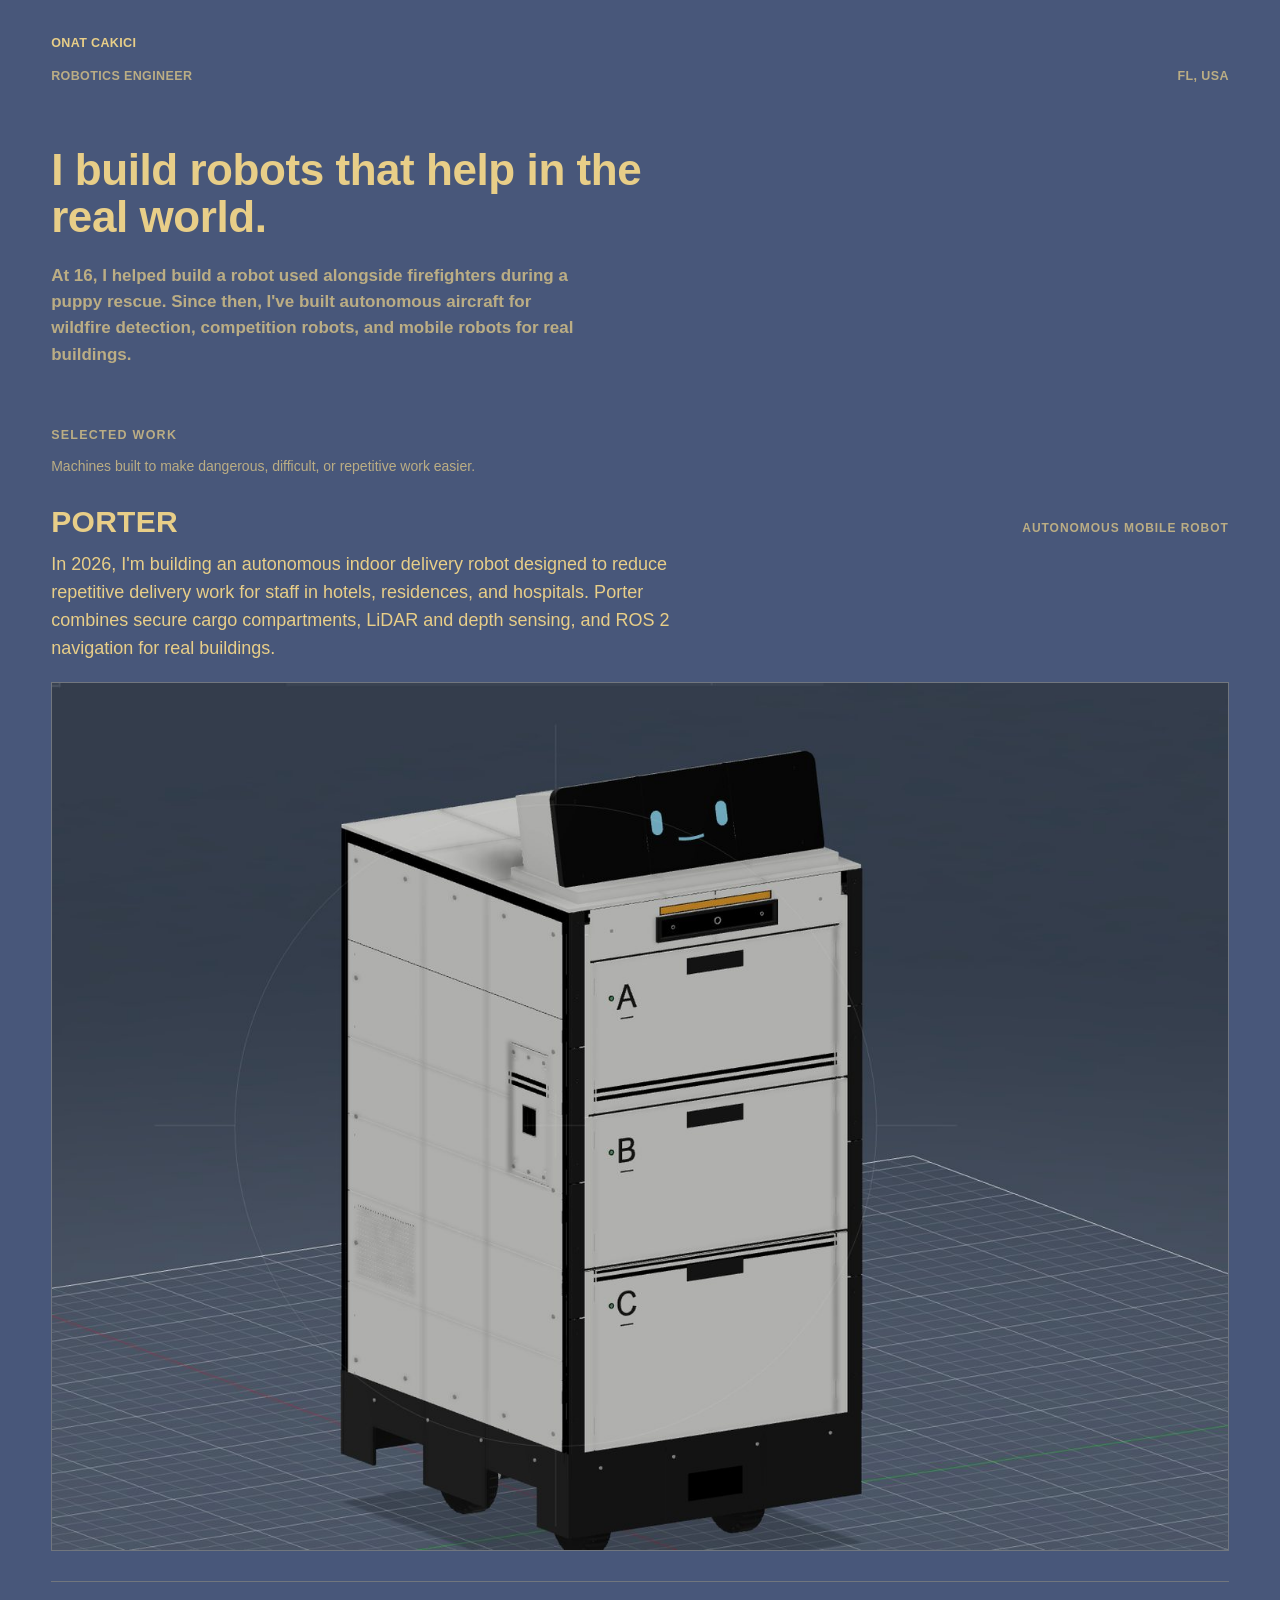
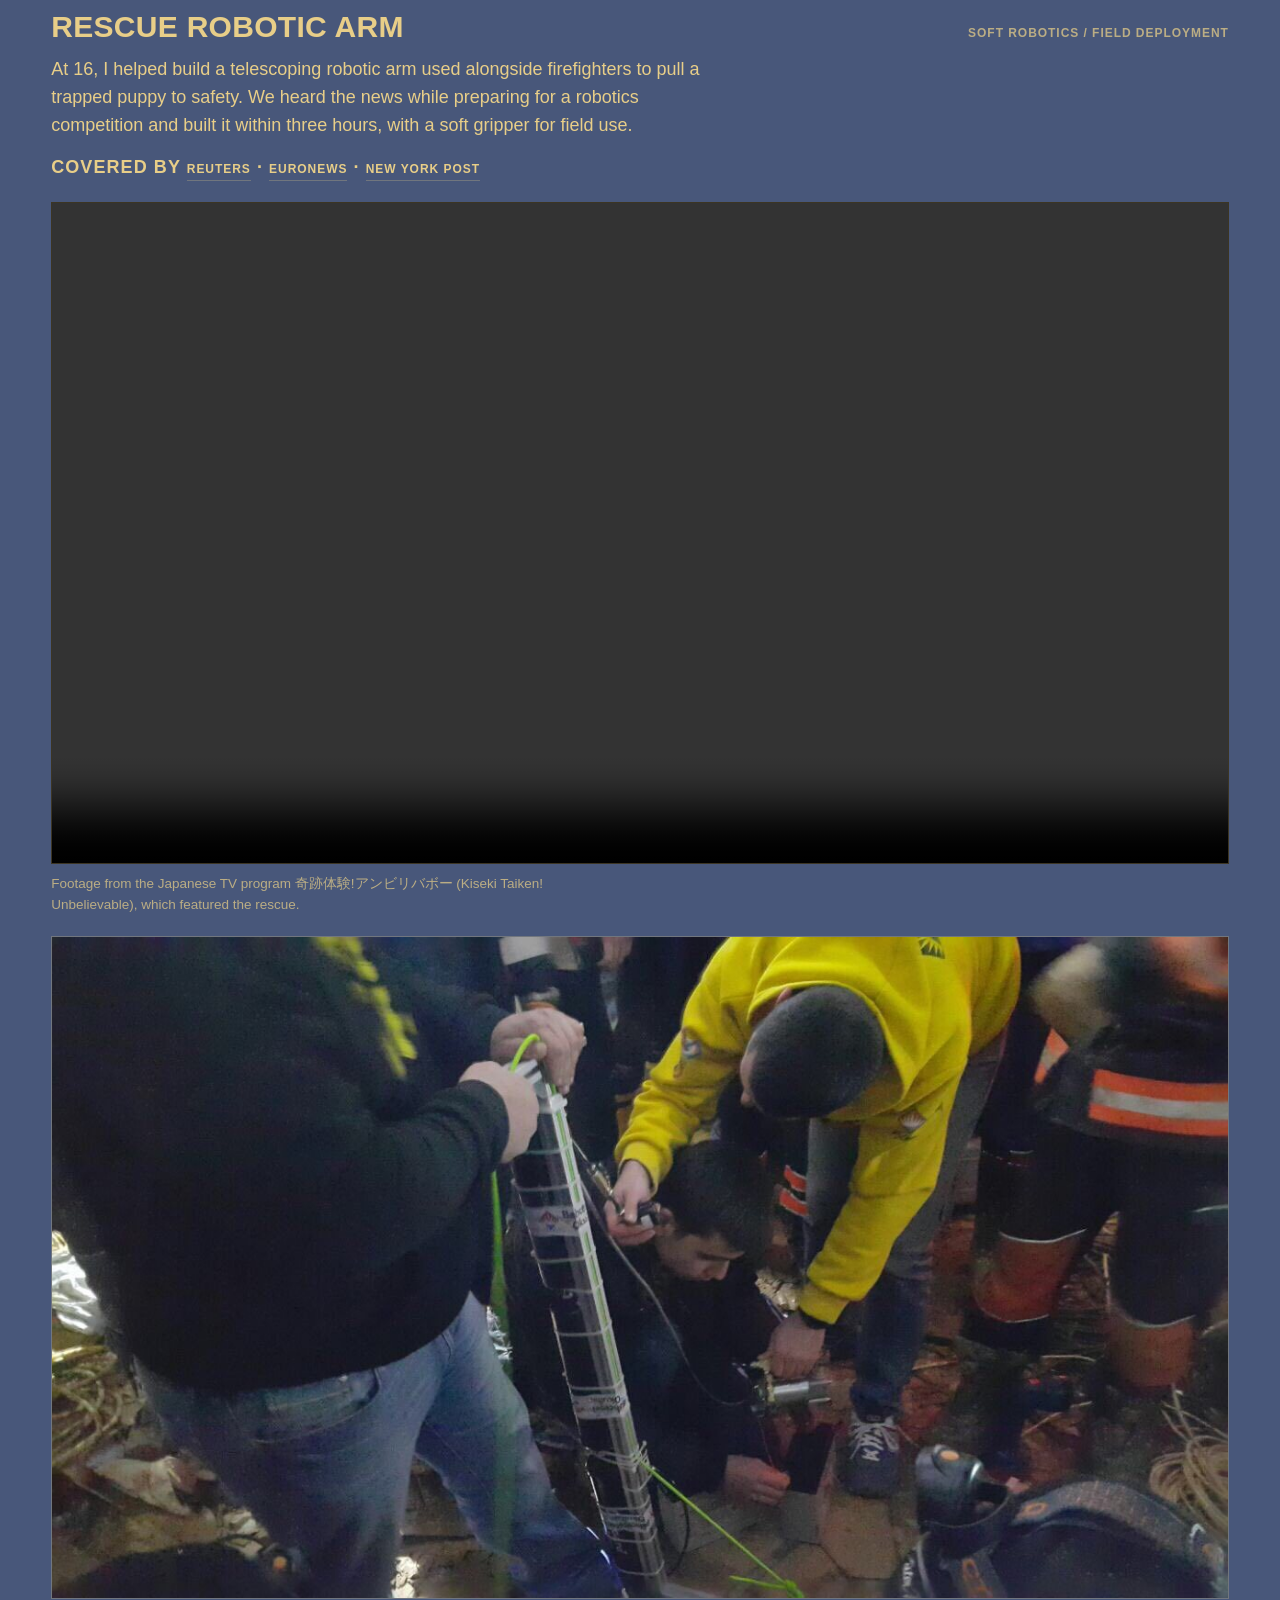
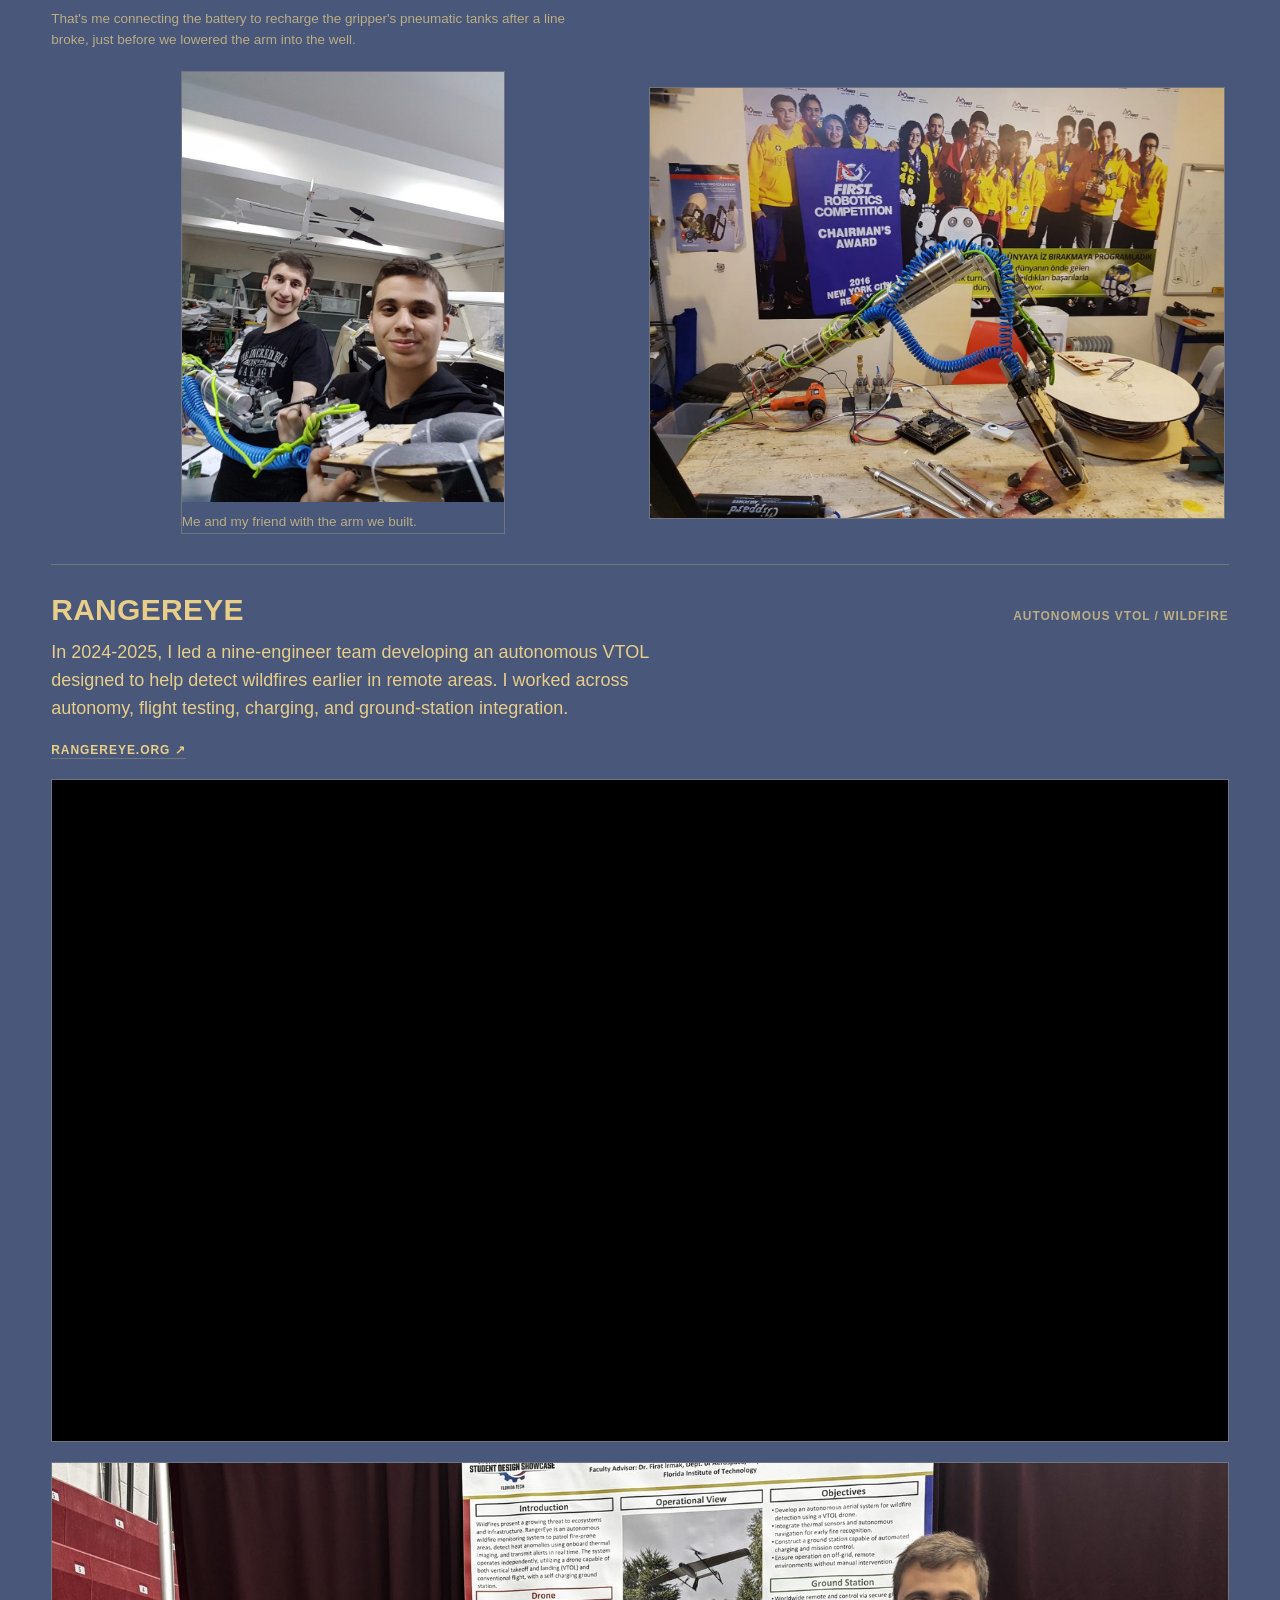
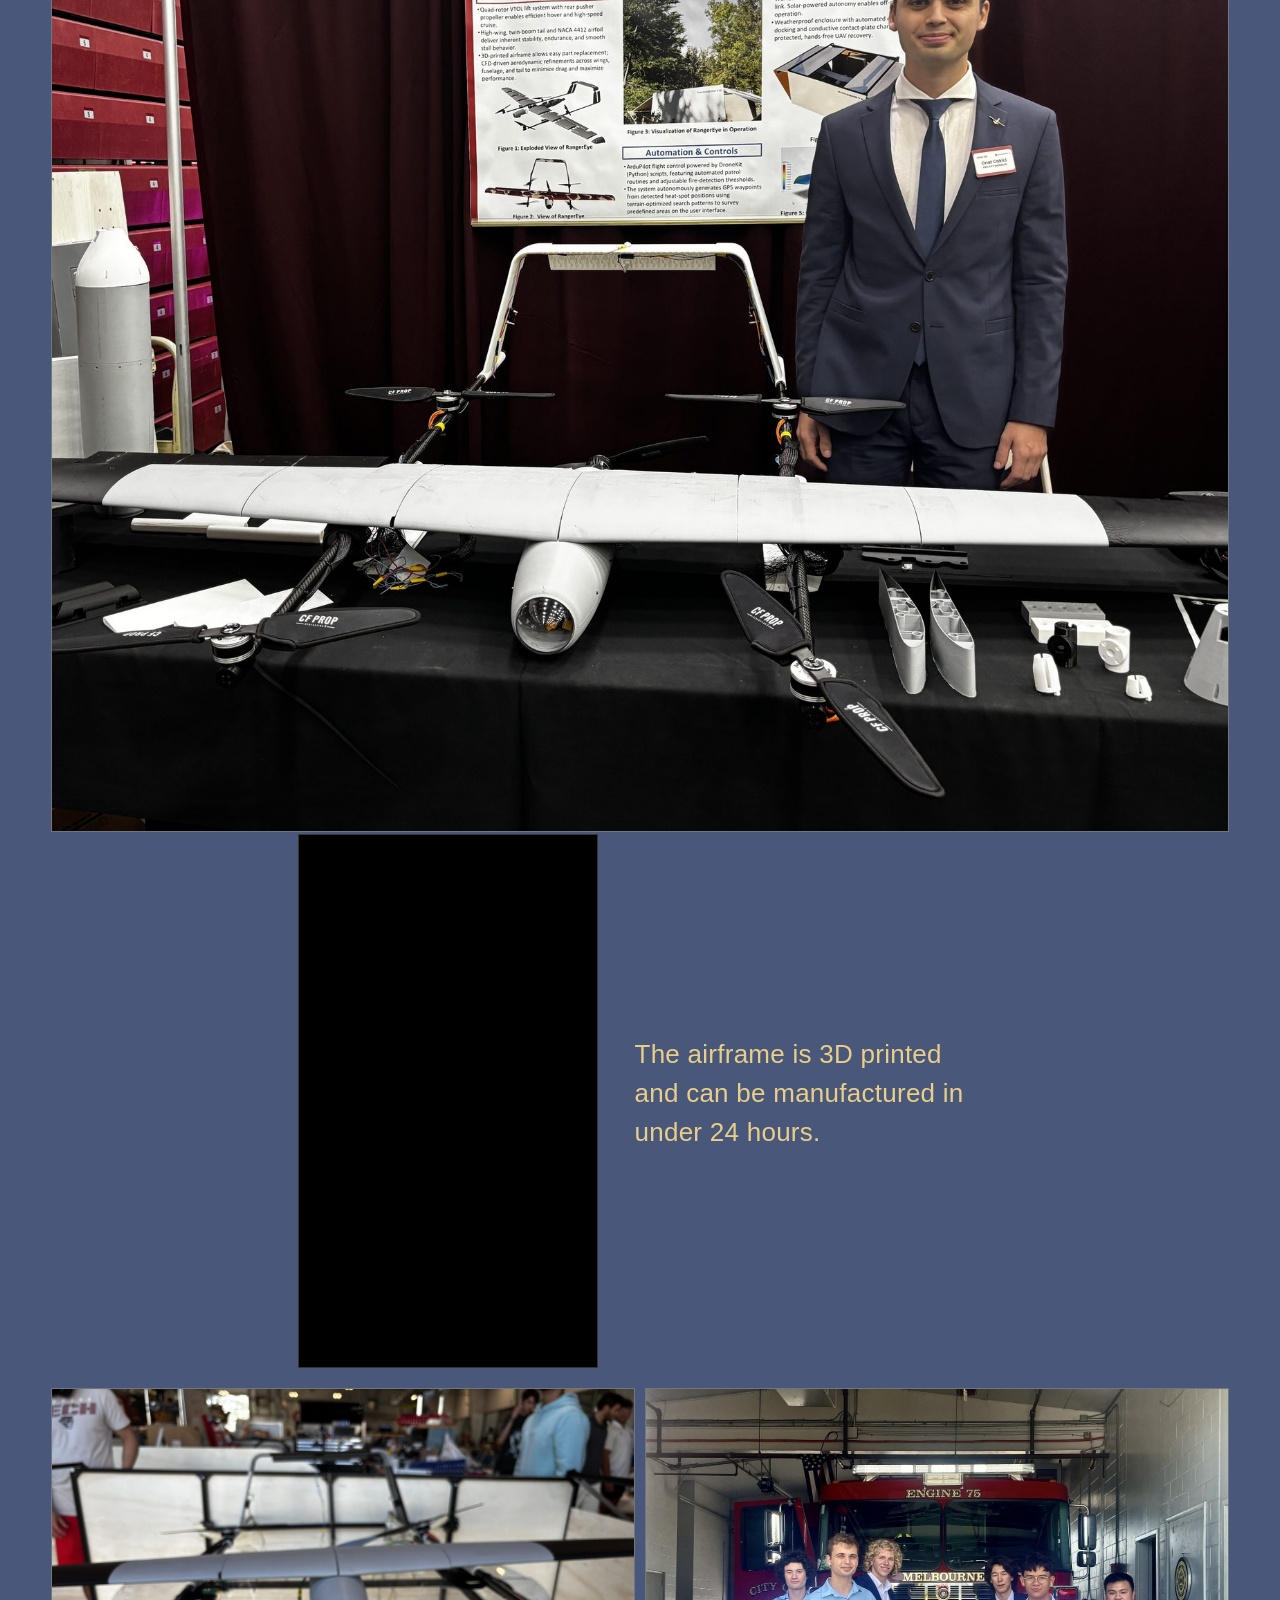
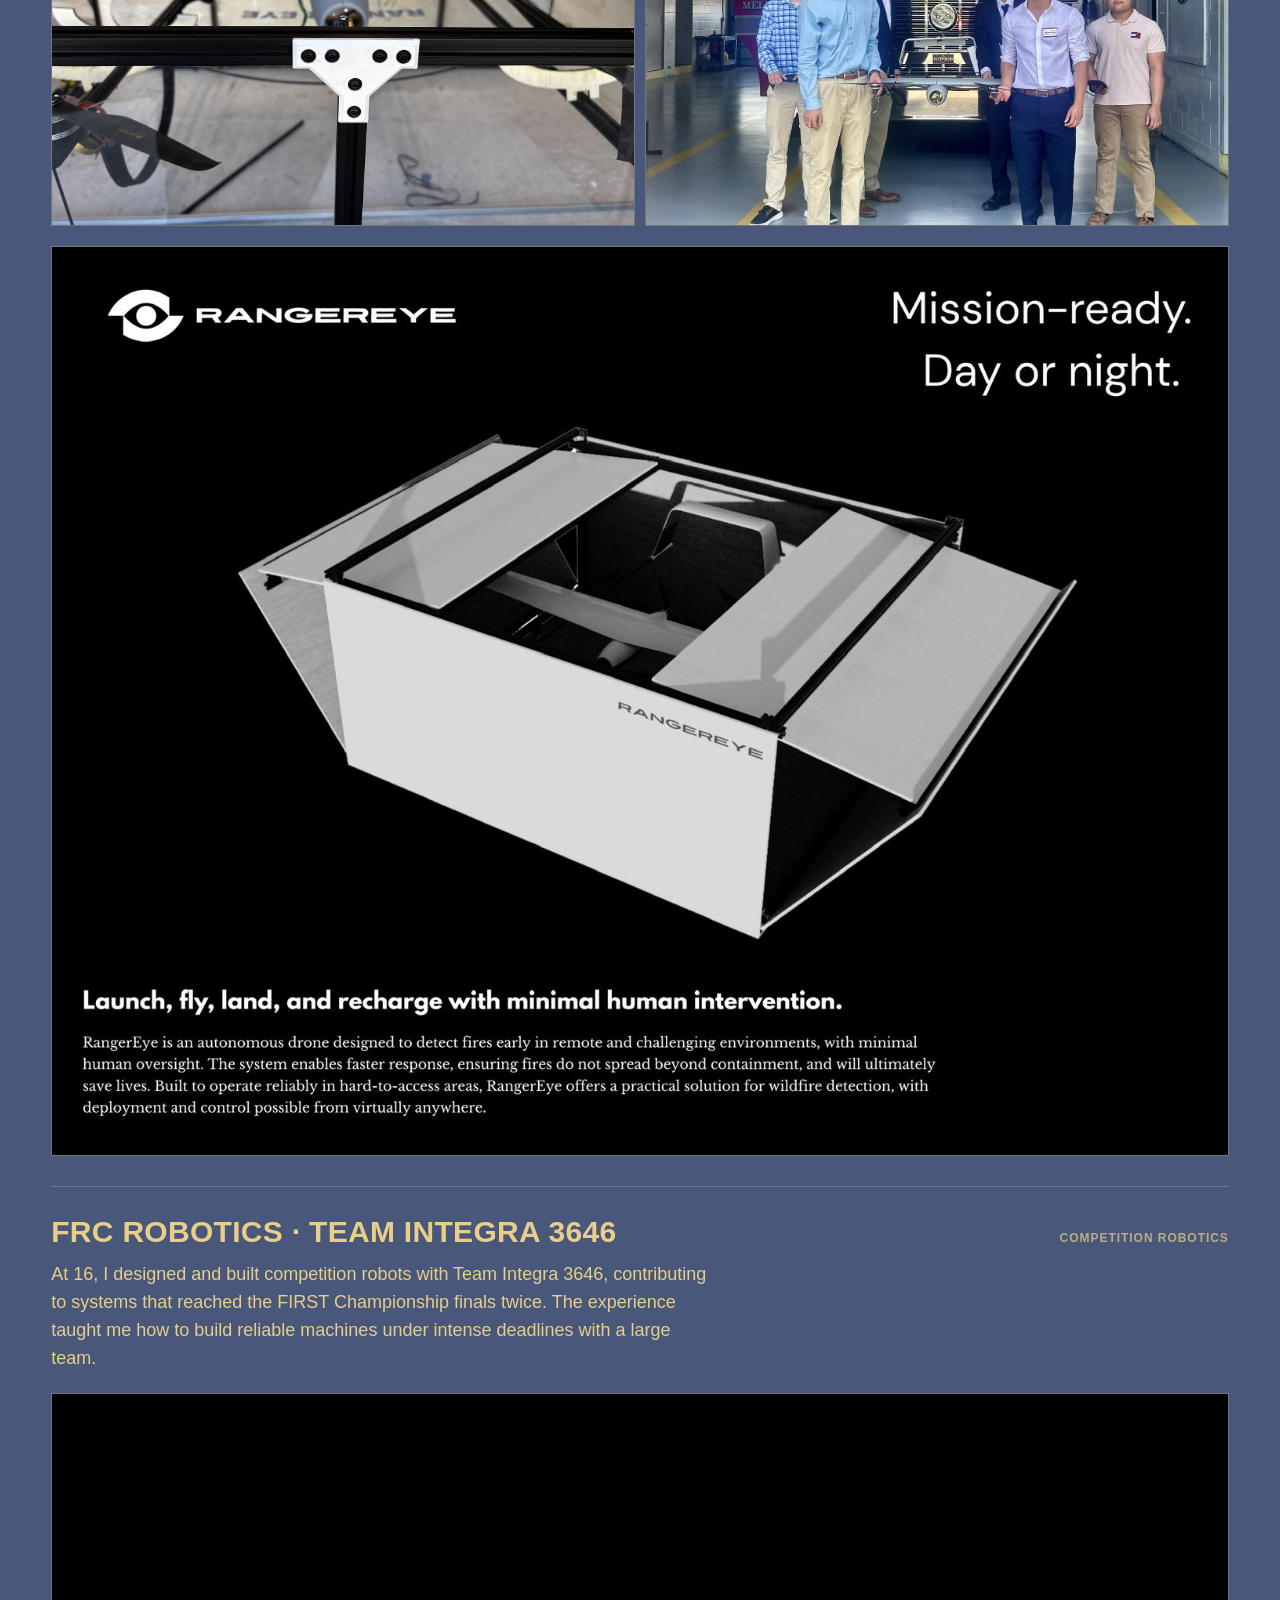
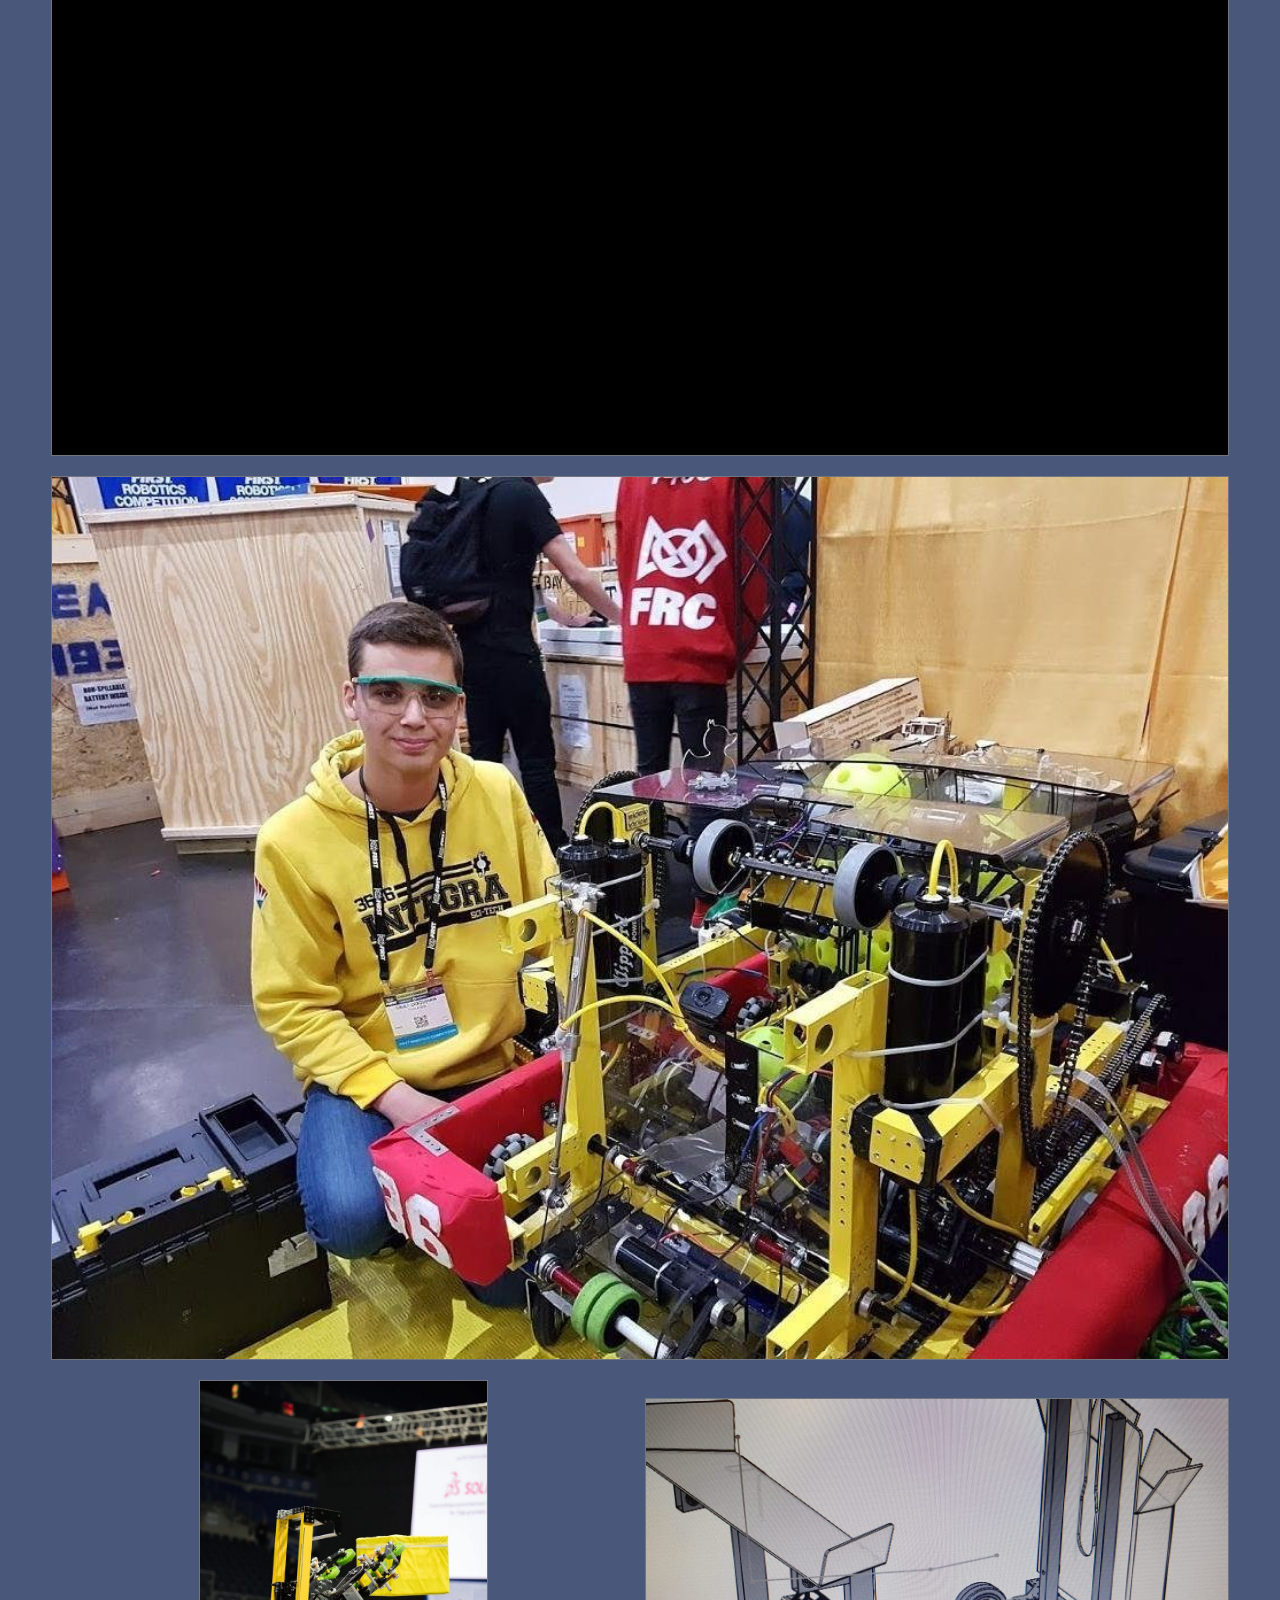
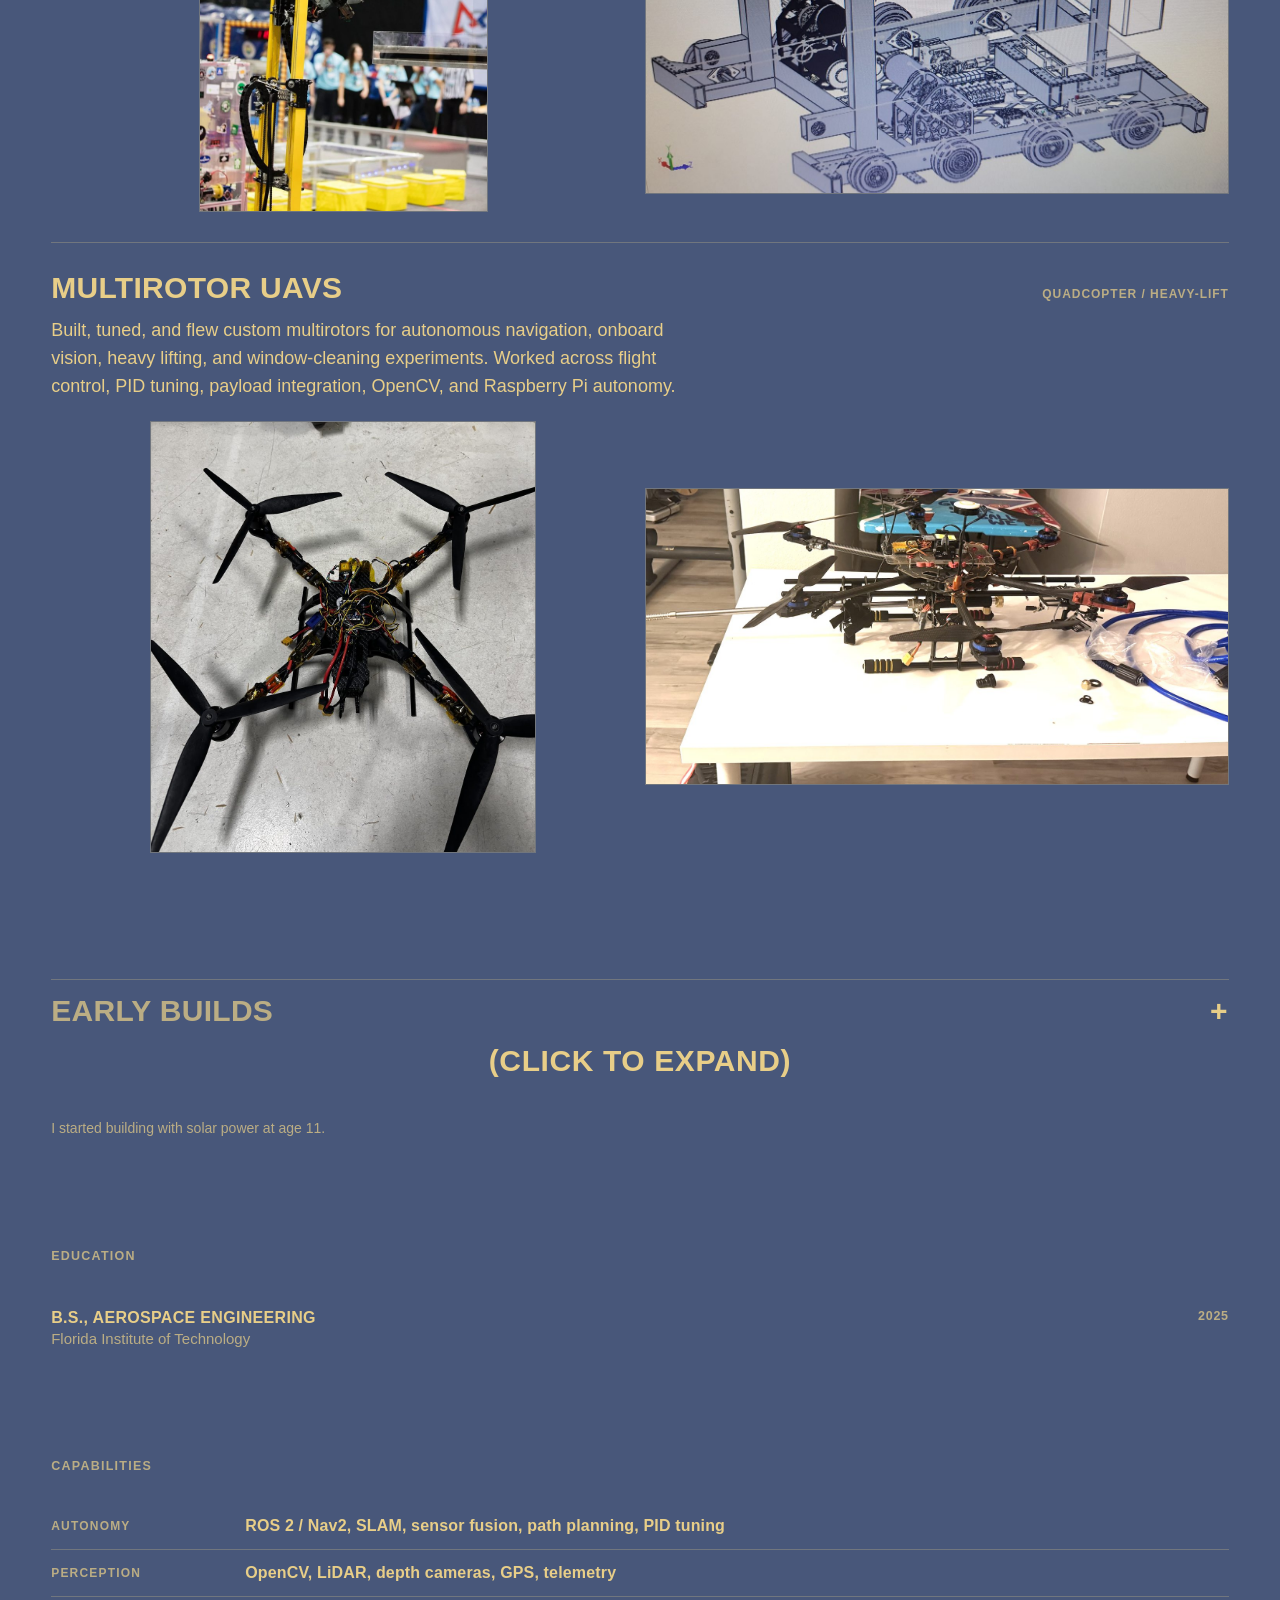
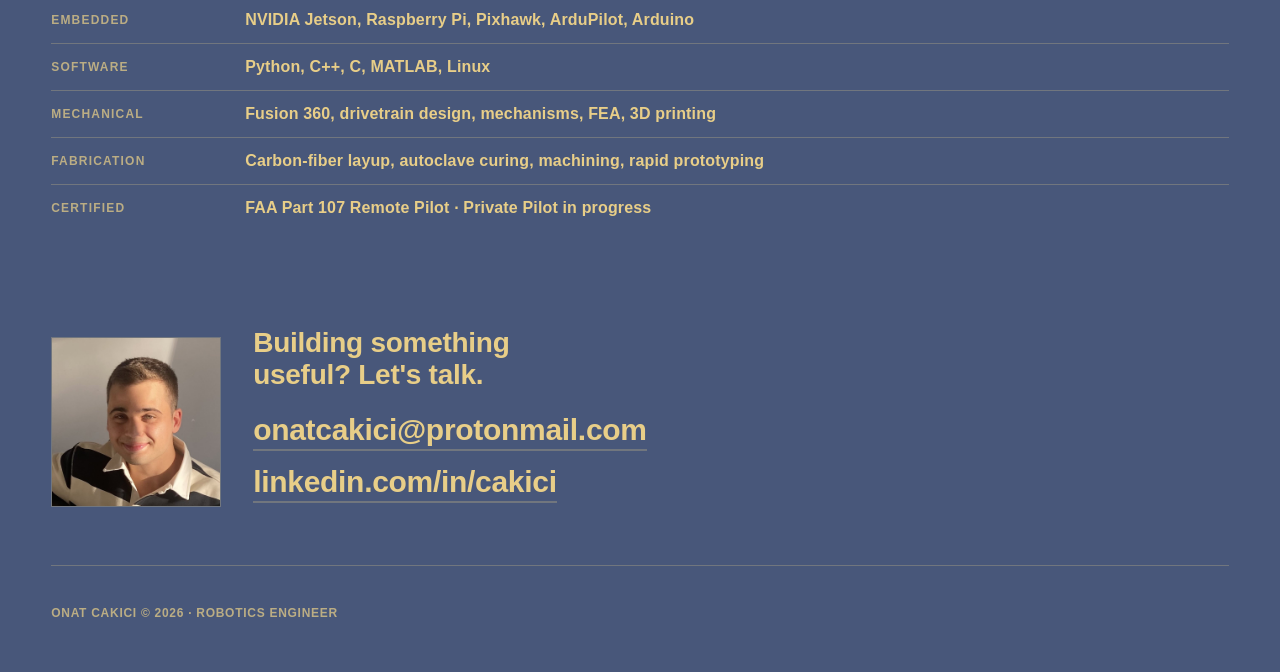
==== index.html @ c8463c97 "Update index.html" ====
<!DOCTYPE html>
<html lang="en">
<head>
<meta charset="UTF-8">
<meta name="viewport" content="width=device-width, initial-scale=1.0">
<title>Onat Cakici · Robotics Engineer · Autonomous Systems</title>
<link rel="icon" href="data:image/svg+xml,<svg xmlns='http://www.w3.org/2000/svg' viewBox='0 0 64 64'><rect width='64' height='64' rx='12' fill='%2348577a'/><g fill='none' stroke='%23e8ce88' stroke-width='2.6'><circle cx='32' cy='32' r='21'/><ellipse cx='32' cy='32' rx='21' ry='8'/><ellipse cx='32' cy='32' rx='8' ry='21'/></g></svg>">
<meta name="description" content="Onat Cakici is a robotics engineer building autonomous systems on real hardware, including indoor delivery robots, VTOL drones, quadcopters, and competition robots.">
<link rel="canonical" href="https://onatcakici.github.io/">

<!-- SEO / social -->
<meta property="og:type" content="website">
<meta property="og:title" content="Onat Cakici · Robotics Engineer">
<meta property="og:description" content="Robotics engineer building autonomous systems on real hardware: Porter, RangerEye, FRC, and more.">
<meta property="og:url" content="https://onatcakici.github.io/">
<meta property="og:image" content="https://onatcakici.github.io/images/onat-cakici-porter-delivery-robot.jpg">
<meta name="twitter:card" content="summary_large_image">
<meta name="twitter:title" content="Onat Cakici · Robotics Engineer">
<meta name="twitter:description" content="Robotics engineer building autonomous systems on real hardware.">
<meta name="twitter:image" content="https://onatcakici.github.io/images/onat-cakici-porter-delivery-robot.jpg">
<script type="application/ld+json">
{
  "@context": "https://schema.org",
  "@type": "Person",
  "name": "Onat Cakici",
  "jobTitle": "Robotics Engineer",
  "url": "https://onatcakici.github.io/",
  "image": "https://onatcakici.github.io/images/onat-cakici-portrait.jpg",
  "sameAs": [
    "https://www.linkedin.com/in/cakici/",
    "https://www.rangereye.org"
  ],
  "knowsAbout": ["Robotics", "Autonomous systems", "ROS 2", "Drones", "Aerospace engineering"],
  "alumniOf": "Florida Institute of Technology"
}
</script>
<style>
  :root{
    --frame:#000;
    --blue:#48577a;
    --gold:#e8ce88;
    --gold-dim:rgba(232,206,136,.72);
    --rule:rgba(232,206,136,.26);
    --sans:"Helvetica Neue",Helvetica,Arial,"Liberation Sans",sans-serif;
    --pad:0px;
  }
  *{box-sizing:border-box;}
  html{scroll-behavior:smooth;}
  @media (prefers-reduced-motion:reduce){html{scroll-behavior:auto;}}
  body{margin:0;background:var(--frame);font-family:var(--sans);
    color:var(--gold);-webkit-font-smoothing:antialiased;padding:var(--pad);}

  .frame{max-width:none;margin:0;background:var(--blue);
    min-height:calc(100vh - var(--pad) - var(--pad));
    padding:34px clamp(20px,4vw,52px) 52px;}
  /* content sits in a centered column on the canvas */
  .frame>.masthead,.frame>section,.frame>footer{max-width:1280px;margin-inline:auto;}

  a{color:inherit;text-decoration:none;}
  a:focus-visible{outline:2px solid var(--gold);outline-offset:3px;}

  /* masthead */
  .masthead{display:flex;flex-direction:column;gap:14px;}
  .nav-row{display:flex;justify-content:space-between;align-items:flex-start;
    gap:24px;flex-wrap:wrap;}
  .nav-row .brand,.nav-row .navlink,.navgroup a{
    font-size:12.5px;font-weight:700;letter-spacing:.03em;
    text-transform:uppercase;line-height:1.5;}
  h1.brand{margin:0;}
  .navgroup{display:flex;flex-direction:column;}
  .navgroup a:hover,.navlink a:hover{color:#fff;}
  .nav-row .navlink.muted,.navgroup.muted a{color:var(--gold-dim);}

  /* hero */
  .hero{padding:60px 0 12px;}
  .hero .lead{margin:0;max-width:20ch;font-weight:700;
    font-size:clamp(27px,3.5vw,44px);line-height:1.08;letter-spacing:-.01em;}
  @media (min-width:760px){.hero .lead{max-width:26ch;}}
  .hero .sub{margin:22px 0 0;max-width:56ch;font-weight:700;
    font-size:clamp(15px,1.4vw,17px);line-height:1.55;letter-spacing:0;color:var(--gold-dim);}
  .hero .note{margin:16px 0 0;font-weight:700;letter-spacing:.02em;
    font-size:clamp(13px,1.2vw,14.5px);color:var(--gold-dim);}
  .p-link{display:inline-block;margin-top:6px;font-size:12px;font-weight:700;
    letter-spacing:.08em;text-transform:uppercase;color:var(--gold);
    border-bottom:1px solid var(--rule);padding-bottom:1px;}
  .p-link:hover{border-bottom-color:var(--gold);color:#fff;}
  .press{margin-top:10px;font-size:12px;font-weight:700;letter-spacing:.06em;text-transform:uppercase;color:var(--gold);}
  .press .p-link{margin-top:0;}

  /* sections */
  section{padding:48px 0;}
  .label{font-size:12.5px;font-weight:700;letter-spacing:.1em;
    text-transform:uppercase;color:var(--gold-dim);margin:0 0 30px;}
  .work-intro{margin:-16px 0 28px;font-size:14px;color:var(--gold-dim);max-width:60ch;line-height:1.5;}

  /* projects */
  .project{padding:28px 0;border-top:1px solid var(--rule);}
  .project:first-of-type{border-top:none;padding-top:0;}
  .p-head{display:flex;justify-content:space-between;align-items:baseline;
    gap:18px;flex-wrap:wrap;margin:0 0 12px;}
  .project h3{margin:0;font-weight:700;text-transform:uppercase;
    letter-spacing:.01em;font-size:clamp(21px,2.6vw,30px);}
  .p-kind{font-size:12px;font-weight:700;letter-spacing:.08em;
    text-transform:uppercase;color:var(--gold-dim);white-space:nowrap;}
  .project p{margin:0 0 14px;font-size:clamp(16px,1.5vw,18px);
    line-height:1.55;max-width:66ch;}
  .tags{font-size:12px;font-weight:700;letter-spacing:.05em;
    text-transform:uppercase;color:var(--gold-dim);line-height:1.9;}

  /* image slot */
  .shot{width:100%;height:clamp(220px,42vw,440px);margin:20px 0 2px;
    border:1px solid var(--rule);background:rgba(0,0,0,.14);overflow:hidden;}
  .shot img{width:100%;height:100%;object-fit:cover;object-position:center;display:block;}
  .shot.placeholder{height:clamp(150px,26vw,240px);
    display:flex;align-items:center;justify-content:center;}
  .shot.placeholder span{font-size:12px;font-weight:700;letter-spacing:.12em;
    text-transform:uppercase;color:var(--gold-dim);text-align:center;padding:0 16px;}
  .gallery{display:grid;grid-template-columns:1fr;gap:10px;margin:20px 0 2px;}
  @media (min-width:620px){.gallery{grid-template-columns:1fr 1fr;}}
  .gallery .shot{margin:0;height:clamp(180px,30vw,300px);}
  .gallery .shot.placeholder{height:clamp(180px,30vw,300px);}
  /* natural-aspect images (no crop) for photos with faces or text */
  .shot.free,.gallery.free .shot{height:auto;background:none;}
  .shot.free img,.gallery.free .shot img{height:auto;}
  .shot.free video{width:100%;aspect-ratio:16/9;height:auto;display:block;background:#000;object-fit:contain;}
  .shot.free.cap-fig{border:none;}
  .shot.free.cap-fig img,.shot.free.cap-fig video{border:1px solid var(--rule);}
  .shot.free.portrait{border:none;background:none;max-width:300px;margin-left:auto;margin-right:auto;}
  .shot.free.portrait video{aspect-ratio:9/16;border:1px solid var(--rule);background:#000;}
  .vid-aside{display:flex;gap:36px;align-items:center;justify-content:center;}
  .vid-aside .shot.free.portrait{flex:0 0 300px;margin:0;}
  .vid-aside .aside-text{color:var(--gold);font-size:clamp(19px,2.3vw,26px);line-height:1.5;letter-spacing:.01em;max-width:24ch;}
  @media (max-width:620px){.vid-aside{flex-direction:column;align-items:center;gap:14px;text-align:center;}.vid-aside .aside-text{max-width:38ch;}}
  figcaption.cap-text{margin-top:10px;font-size:13.5px;line-height:1.55;color:var(--gold-dim);max-width:72ch;}
  .gallery.free{align-items:start;}
  /* early-build photos: framed snapshots at a consistent height */
  .early-item .shot.free{height:auto;width:fit-content;max-width:100%;}
  .early-item .shot.free img{width:auto;max-width:100%;height:auto;max-height:300px;}
  .early-item .shot.free.lg img{max-height:480px;}
  /* balanced mixed-orientation gallery row (equal image height, centered) */
  .gallery.free.bal{align-items:center;}
  .gallery.free.bal .shot{width:fit-content;margin-inline:auto;}
  .gallery.free.bal .shot img{width:auto;max-width:100%;max-height:430px;margin-inline:auto;}
  /* single constrained portrait in a main project */
  .shot.free.cap{height:auto;width:fit-content;max-width:100%;}
  .shot.free.cap img{width:auto;max-width:100%;height:auto;max-height:520px;}
  /* width-capped landscape lead (keeps lower-res documentary shots sharp) */
  .shot.free.cap-w{width:min(100%,820px);margin-inline:auto;}
  .shot.free.cap-w img{width:100%;height:auto;}

  /* early projects (collapsible) */
  details.disc summary{list-style:none;cursor:pointer;display:block;
    padding:14px 0;border-top:1px solid var(--rule);
    font-size:12.5px;font-weight:700;letter-spacing:.1em;text-transform:uppercase;
    color:var(--gold-dim);}
  details.disc summary .sum-top{display:flex;justify-content:space-between;align-items:center;}
  details.disc summary .sum-l{font-size:clamp(21px,2.6vw,30px);letter-spacing:.01em;}
  details.disc summary .sum-tease{display:block;margin-top:9px;font-size:14px;font-weight:400;
    letter-spacing:0;text-transform:none;color:var(--gold-dim);line-height:1.5;}
  details.disc summary::-webkit-details-marker{display:none;}
  details.disc summary:hover{color:var(--gold);}
  details.disc summary .chev{font-size:30px;line-height:1;color:var(--gold);transition:transform .2s ease;}
  details.disc summary .hint{display:block;text-align:center;margin:16px 0 40px;font-size:clamp(21px,2.6vw,30px);color:var(--gold);letter-spacing:.02em;}
  details.disc[open] summary .hint{display:none;}
  @media (prefers-reduced-motion:reduce){details.disc summary .chev{transition:none;}}
  details.disc[open] summary .chev{transform:rotate(45deg);}
  .early-body{margin-top:28px;}
  .early-note{font-size:14px;color:var(--gold-dim);margin:0 0 10px;max-width:60ch;line-height:1.5;}
  .early-item{padding:16px 0;border-top:1px solid var(--rule);}
  .early-item:first-of-type{border-top:none;}
  .early-item h4{margin:0 0 6px;font-weight:700;text-transform:uppercase;letter-spacing:.02em;font-size:16px;}
  .early-item p{margin:0;font-size:15px;line-height:1.5;color:var(--gold-dim);max-width:64ch;}
  .early-item .shot{margin:14px 0 2px;height:clamp(150px,30vw,260px);}
  .early-item .shot.placeholder{height:clamp(120px,22vw,180px);}

  /* rows: experience */
  .row{display:flex;justify-content:space-between;gap:24px;
    padding:16px 0;border-top:1px solid var(--rule);}
  .row:first-of-type{border-top:none;}
  .row .role{font-weight:700;text-transform:uppercase;letter-spacing:.02em;
    font-size:16px;}
  .row .org{color:var(--gold-dim);font-size:15px;margin-top:3px;}
  .row .meta{font-size:12.5px;font-weight:700;letter-spacing:.06em;
    text-transform:uppercase;white-space:nowrap;text-align:right;color:var(--gold-dim);}
  @media (max-width:560px){.row{flex-direction:column;gap:4px;}
    .row .meta{text-align:left;}}

  /* skills */
  .grp{display:flex;gap:24px;padding:14px 0;border-top:1px solid var(--rule);}
  .grp:first-of-type{border-top:none;}
  .grp dt{font-size:12px;font-weight:700;letter-spacing:.1em;text-transform:uppercase;
    color:var(--gold-dim);width:170px;flex:none;padding-top:2px;}
  .grp dd{margin:0;font-weight:700;font-size:16px;letter-spacing:.01em;}
  @media (max-width:560px){.grp{flex-direction:column;gap:4px;}.grp dt{width:auto;}}

  /* contact */
  .contact-cta{margin:0 0 22px;font-weight:700;font-size:clamp(20px,2.8vw,28px);line-height:1.15;letter-spacing:-.01em;color:var(--gold);max-width:22ch;}
  .contact .links a{display:inline-block;font-weight:700;
    font-size:clamp(20px,2.4vw,30px);letter-spacing:-.01em;
    padding-bottom:2px;border-bottom:2px solid var(--rule);margin:0 0 14px;}
  .contact .links a:hover{border-bottom-color:var(--gold);color:#fff;}
  .contact .links{display:flex;flex-direction:column;align-items:flex-start;}
  .contact-row{display:flex;gap:32px;align-items:center;}
  .contact-row .headshot{width:170px;height:170px;flex:0 0 auto;object-fit:cover;border:1px solid var(--rule);display:block;}
  @media (max-width:620px){.contact-row{flex-direction:column;align-items:flex-start;gap:20px;}}

  footer{display:flex;justify-content:space-between;gap:24px;flex-wrap:wrap;
    padding-top:40px;border-top:1px solid var(--rule);
    font-size:12px;font-weight:700;letter-spacing:.06em;text-transform:uppercase;
    color:var(--gold-dim);}
</style>
</head>
<body>
<div class="frame">

  <header class="masthead">
    <div class="nav-row">
      <h1 class="brand">Onat Cakici</h1>
    </div>
    <div class="nav-row">
      <span class="navlink muted">Robotics Engineer</span>
      <span class="navlink muted">FL, USA</span>
    </div>
  </header>

  <section class="hero">
    <p class="lead">I build robots that help in the real world.</p>
    <p class="sub">At 16, I helped build a robot used alongside firefighters during a puppy rescue. Since then, I've built autonomous aircraft for wildfire detection, competition robots, and mobile robots for real buildings.</p>
  </section>

  <section id="work">
    <h2 class="label">Selected work</h2>
    <p class="work-intro">Machines built to make dangerous, difficult, or repetitive work easier.</p>

    <div class="project">
      <div class="p-head"><h3>Porter</h3><span class="p-kind">Autonomous mobile robot</span></div>
      <p>In 2026, I'm building an autonomous indoor delivery robot designed to reduce repetitive delivery work for staff in hotels, residences, and hospitals. Porter combines secure cargo compartments, LiDAR and depth sensing, and ROS 2 navigation for real buildings.</p>
      <figure class="shot free"><img src="images/onat-cakici-porter-delivery-robot.jpg" alt="Porter autonomous indoor delivery robot, a CAD render showing the wheeled base, three secure cargo compartments labeled A, B, and C, and an expressive display"></figure>
    </div>

    <div class="project">
      <div class="p-head"><h3>Rescue Robotic Arm</h3><span class="p-kind">Soft robotics / field deployment</span></div>
      <p>At 16, I helped build a telescoping robotic arm used alongside firefighters to pull a trapped puppy to safety. We heard the news while preparing for a robotics competition and built it within three hours, with a soft gripper for field use.</p>
      <p class="press">Covered by <a class="p-link" href="https://www.reuters.com/article/lifestyle/rescue-of-puppy-from-istanbul-well-captivates-turks-idUSKBN15U1Y8/" target="_blank" rel="noopener">Reuters</a> · <a class="p-link" href="https://www.euronews.com/2017/02/15/robotic-arm-used-to-save-puppy-from-well" target="_blank" rel="noopener">Euronews</a> · <a class="p-link" href="https://nypost.com/video/puppy-trapped-in-well-captivates-the-entire-country-of-turkey/" target="_blank" rel="noopener">New York Post</a></p>
      <figure class="shot free cap-fig"><video src="images/rescue-documentary.mp4" autoplay controls playsinline preload="auto"></video><figcaption class="cap-text">Footage from the Japanese TV program 奇跡体験!アンビリバボー (Kiseki Taiken! Unbelievable), which featured the rescue.</figcaption></figure>
      <figure class="shot free cap-fig"><img src="images/rescue-robotic-arm-lowered-into-well.jpg" alt="Onat Cakici connecting the battery to charge the pneumatic reservoir for the rescue arm's gripper during the well rescue" loading="lazy"><figcaption class="cap-text">That's me connecting the battery to recharge the gripper's pneumatic tanks after a line broke, just before we lowered the arm into the well.</figcaption></figure>
      <div class="gallery free bal">
        <figure class="shot"><img src="images/onat-cakici-rescue-robotic-arm.jpg" alt="Onat Cakici and a teammate holding the telescoping pneumatic rescue arm and soft gripper they built" loading="lazy"><figcaption class="cap-text">Me and my friend with the arm we built.</figcaption></figure>
        <figure class="shot"><img src="images/rescue-robotic-arm-assembled.jpg" alt="The assembled telescoping pneumatic rescue arm with soft gripper, built by Onat Cakici with Team Integra 3646" loading="lazy"></figure>
      </div>
    </div>

    <div class="project">
      <div class="p-head"><h3>RangerEye</h3><span class="p-kind">Autonomous VTOL / wildfire</span></div>
      <p>In 2024-2025, I led a nine-engineer team developing an autonomous VTOL designed to help detect wildfires earlier in remote areas. I worked across autonomy, flight testing, charging, and ground-station integration.</p>
      <a class="p-link" href="https://www.rangereye.org" target="_blank" rel="noopener">rangereye.org ↗</a>
      <figure class="shot free"><video src="images/rangereye-ground-station.mp4" autoplay muted loop playsinline></video></figure>
      <figure class="shot free"><img src="images/onat-cakici-ranger-eye-vtol-wildfire-drone.jpg" alt="Onat Cakici with the RangerEye autonomous VTOL wildfire drone at the Florida Tech Student Design Showcase" loading="lazy"></figure>
      <div class="vid-aside">
        <figure class="shot free portrait"><video src="images/rangereye-lights.mp4" autoplay muted loop playsinline></video></figure>
        <p class="aside-text">The airframe is 3D printed and can be manufactured in under 24 hours.</p>
      </div>
      <div class="gallery free">
        <figure class="shot"><img src="images/ranger-eye-aircraft-docked-ground-station.jpg" alt="RangerEye VTOL drone docked in its self-charging ground station" loading="lazy"></figure>
        <figure class="shot"><img src="images/ranger-eye-team-firefighters-melbourne.jpg" alt="RangerEye engineering team with the drone at a Melbourne fire station" loading="lazy"></figure>
      </div>
      <figure class="shot free"><img src="images/ranger-eye-ground-station-mission-ready.jpg" alt="RangerEye self-charging ground station for autonomous launch, recovery, and recharging" loading="lazy"></figure>
    </div>

    <div class="project">
      <div class="p-head"><h3>FRC Robotics · Team Integra 3646</h3><span class="p-kind">Competition robotics</span></div>
      <p>At 16, I designed and built competition robots with Team Integra 3646, contributing to systems that reached the FIRST Championship finals twice. The experience taught me how to build reliable machines under intense deadlines with a large team.</p>
      <figure class="shot free"><video src="images/frc-robot.mp4" autoplay muted loop playsinline></video></figure>
      <figure class="shot free"><img src="images/onat-cakici-frc-team-integra-3646-robot.jpg" alt="Onat Cakici with the Team Integra 3646 FRC competition robot at the FIRST World Championship" loading="lazy"></figure>
      <div class="gallery free bal">
        <figure class="shot"><img src="images/frc-team-integra-3646-competition.jpg" alt="Team Integra 3646 FRC robot lifting a game piece during a FIRST competition match" loading="lazy"></figure>
        <figure class="shot"><img src="images/frc-team-integra-3646-cad.jpg" alt="SolidWorks CAD model of the Team Integra 3646 FRC robot elevator and drivetrain" loading="lazy"></figure>
      </div>
    </div>

    <div class="project">
      <div class="p-head"><h3>Multirotor UAVs</h3><span class="p-kind">Quadcopter / heavy-lift</span></div>
      <p>Built, tuned, and flew custom multirotors for autonomous navigation, onboard vision, heavy lifting, and window-cleaning experiments. Worked across flight control, PID tuning, payload integration, OpenCV, and Raspberry Pi autonomy.</p>
      <div class="gallery free bal">
        <figure class="shot"><img src="images/onat-cakici-autonomous-quadcopter.jpg" alt="Custom hand-built autonomous quadcopter with a carbon-fiber frame and Pixhawk flight controller" loading="lazy"></figure>
        <figure class="shot"><img src="images/onat-cakici-window-washing-drone-prototype.jpg" alt="Heavy-lift hexacopter rigged as a window-cleaning prototype, with pressure-wash hose and wand" loading="lazy"></figure>
      </div>
    </div>

    <!-- ITU SOLAR RACING removed from Selected Work (not in current ordering). To restore as a project, re-add a div.project with h3 "ITU Solar Racing", p-kind "Composites", and paragraph: Worked on carbon-fiber layups and autoclave curing for the ITU Solar Car Team, gaining early hands-on experience with composite manufacturing and race-vehicle fabrication. -->
  </section>

  <section id="early">
    <details class="disc">
      <summary><span class="sum-top"><span class="sum-l">Early builds</span><span class="chev">+</span></span><span class="hint">(click to expand)</span><span class="sum-tease">I started building with solar power at age 11.</span></summary>
      <div class="early-body">
        <p class="early-note">Formative builds from high school and earlier, where the obsession started.</p>
        <div class="early-item">
          <h4>Full-Size Solar Car</h4>
          <p>During high school, I designed and began building a full-size solar-powered vehicle in the garage.</p>
          <figure class="shot free"><img src="images/solar-car.jpg" alt="Onat Cakici welding the aluminum space-frame chassis of a full-size solar car during high school" loading="lazy"></figure>
        </div>
        <div class="early-item">
          <h4>RC Solar Car</h4>
          <p>At age 11, I built a radio-controlled solar car, my first project combining energy, electronics, and mobility.</p>
          <figure class="shot free lg"><img src="images/rc-solar-car.jpg" alt="Radio-controlled solar car built by a young Onat Cakici" loading="lazy"></figure>
        </div>
        <div class="early-item">
          <h4>Off-Grid Bedroom</h4>
          <p>Wired my room to run off a solar panel, with its own battery and load. Early power-systems tinkering.</p>
          <!-- PHOTO PENDING (hidden until available): add as <figure class="shot free"><img src="images/off-grid-room.jpg" alt="Bedroom running off a solar panel, with its own battery and load" loading="lazy"></figure> -->
        </div>
        <div class="early-item">
          <h4>Portable Solar Generator</h4>
          <p>At age 12, I built a self-contained portable solar generator with a panel, battery storage, charge control, and AC/DC outputs in a carry-around unit.</p>
          <figure class="shot free"><img src="images/solar-generator.jpg" alt="Young Onat Cakici presenting his portable solar generator at a science fair" loading="lazy"></figure>
        </div>
      </div>
    </details>
  </section>

  <section id="experience">
    <h2 class="label">Education</h2>
    <div class="row">
      <div><div class="role">B.S., Aerospace Engineering</div>
        <div class="org">Florida Institute of Technology</div></div>
      <div class="meta">2025</div>
    </div>
  </section>

  <section id="skills">
    <h2 class="label">Capabilities</h2>
    <dl style="margin:0;">
      <div class="grp"><dt>Autonomy</dt><dd>ROS 2 / Nav2, SLAM, sensor fusion, path planning, PID tuning</dd></div>
      <div class="grp"><dt>Perception</dt><dd>OpenCV, LiDAR, depth cameras, GPS, telemetry</dd></div>
      <div class="grp"><dt>Embedded</dt><dd>NVIDIA Jetson, Raspberry Pi, Pixhawk, ArduPilot, Arduino</dd></div>
      <div class="grp"><dt>Software</dt><dd>Python, C++, C, MATLAB, Linux</dd></div>
      <div class="grp"><dt>Mechanical</dt><dd>Fusion 360, drivetrain design, mechanisms, FEA, 3D printing</dd></div>
      <div class="grp"><dt>Fabrication</dt><dd>Carbon-fiber layup, autoclave curing, machining, rapid prototyping</dd></div>
      <div class="grp"><dt>Certified</dt><dd>FAA Part 107 Remote Pilot · Private Pilot in progress</dd></div>
    </dl>
  </section>

  <section id="contact" class="contact">
    <div class="contact-row">
      <img class="headshot" src="images/onat-cakici-portrait.jpg" alt="Onat Cakici, robotics engineer" loading="lazy">
      <div class="contact-main">
        <p class="contact-cta">Building something useful? Let's talk.</p>
        <div class="links">
          <a href="mailto:onatcakici@protonmail.com">onatcakici@protonmail.com</a>
          <a href="https://www.linkedin.com/in/cakici/">linkedin.com/in/cakici</a>
        </div>
      </div>
    </div>
  </section>

  <footer>
    <span>Onat Cakici &copy; 2026 · Robotics Engineer</span>
  </footer>

</div>
</body>
</html>
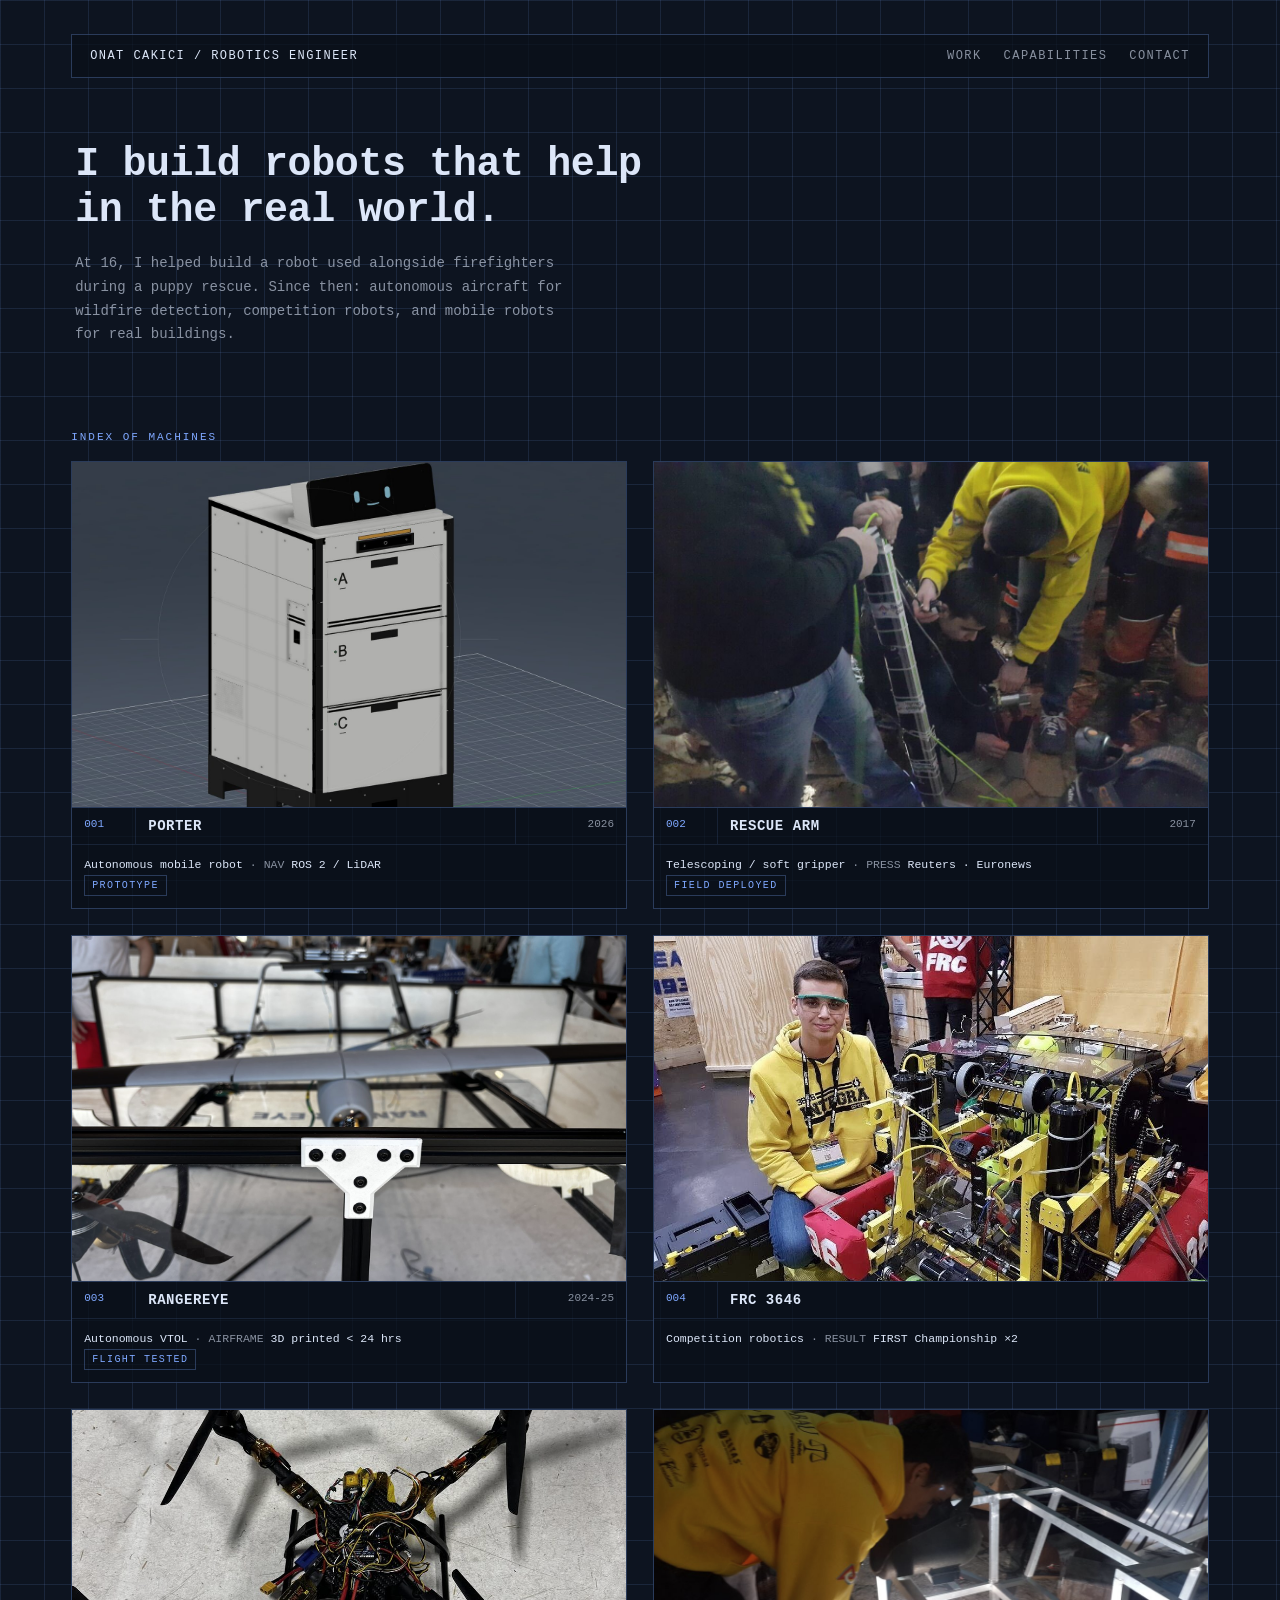
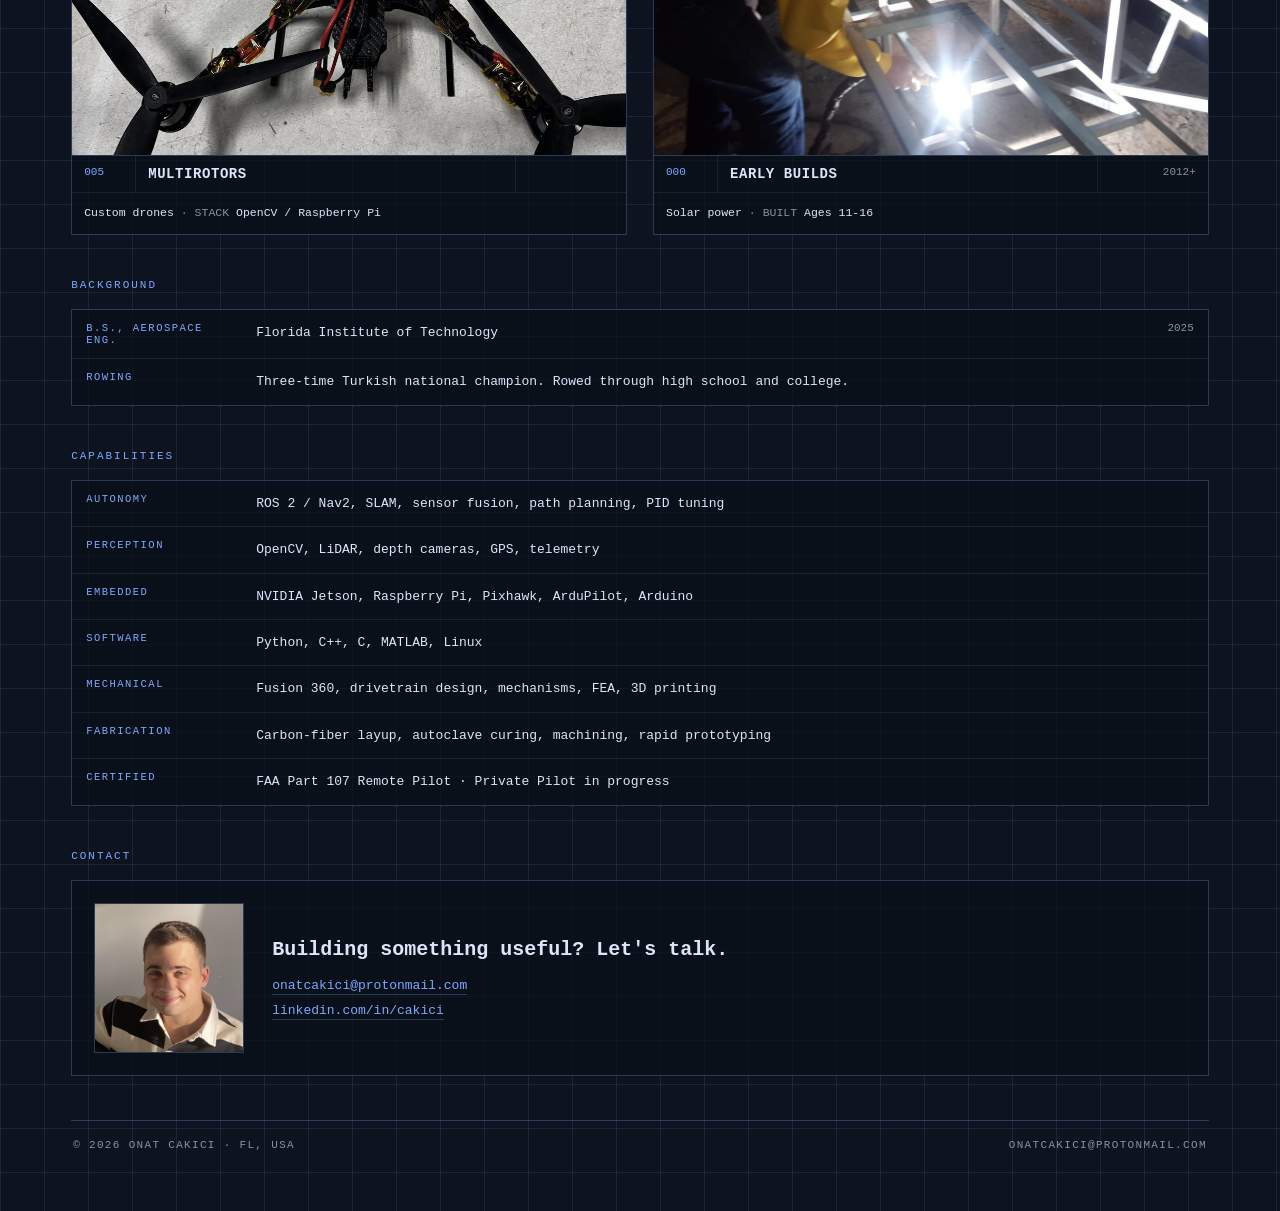
==== commit 1f739a54: "Add files via upload" ====
--- a/index.html
+++ b/index.html
@@ -3,21 +3,23 @@
 <head>
 <meta charset="UTF-8">
 <meta name="viewport" content="width=device-width, initial-scale=1.0">
+<meta name="theme-color" content="#0d1420">
 <title>Onat Cakici · Robotics Engineer · Autonomous Systems</title>
-<link rel="icon" href="data:image/svg+xml,<svg xmlns='http://www.w3.org/2000/svg' viewBox='0 0 64 64'><rect width='64' height='64' rx='12' fill='%2348577a'/><g fill='none' stroke='%23e8ce88' stroke-width='2.6'><circle cx='32' cy='32' r='21'/><ellipse cx='32' cy='32' rx='21' ry='8'/><ellipse cx='32' cy='32' rx='8' ry='21'/></g></svg>">
+<link rel="icon" href="data:image/svg+xml,<svg xmlns='http://www.w3.org/2000/svg' viewBox='0 0 64 64'><rect width='64' height='64' rx='12' fill='%230d1420'/><g fill='none' stroke='%237fa8ff' stroke-width='2.6'><circle cx='32' cy='32' r='21'/><ellipse cx='32' cy='32' rx='21' ry='8'/><ellipse cx='32' cy='32' rx='8' ry='21'/></g></svg>">
 <meta name="description" content="Onat Cakici is a robotics engineer building autonomous systems on real hardware, including indoor delivery robots, VTOL drones, quadcopters, and competition robots.">
 <link rel="canonical" href="https://onatcakici.github.io/">
+<link rel="stylesheet" href="css/site.css?v=bp1">
 
 <!-- SEO / social -->
 <meta property="og:type" content="website">
 <meta property="og:title" content="Onat Cakici · Robotics Engineer">
 <meta property="og:description" content="Robotics engineer building autonomous systems on real hardware: Porter, RangerEye, FRC, and more.">
 <meta property="og:url" content="https://onatcakici.github.io/">
-<meta property="og:image" content="https://onatcakici.github.io/images/onat-cakici-porter-delivery-robot.jpg">
+<meta property="og:image" content="https://onatcakici.github.io/images/og-porter-1200x630.jpg">
 <meta name="twitter:card" content="summary_large_image">
 <meta name="twitter:title" content="Onat Cakici · Robotics Engineer">
 <meta name="twitter:description" content="Robotics engineer building autonomous systems on real hardware.">
-<meta name="twitter:image" content="https://onatcakici.github.io/images/onat-cakici-porter-delivery-robot.jpg">
+<meta name="twitter:image" content="https://onatcakici.github.io/images/og-porter-1200x630.jpg">
 <script type="application/ld+json">
 {
   "@context": "https://schema.org",
@@ -34,330 +36,112 @@
   "alumniOf": "Florida Institute of Technology"
 }
 </script>
-<style>
-  :root{
-    --frame:#000;
-    --blue:#48577a;
-    --gold:#e8ce88;
-    --gold-dim:rgba(232,206,136,.72);
-    --rule:rgba(232,206,136,.26);
-    --sans:"Helvetica Neue",Helvetica,Arial,"Liberation Sans",sans-serif;
-    --pad:0px;
-  }
-  *{box-sizing:border-box;}
-  html{scroll-behavior:smooth;}
-  @media (prefers-reduced-motion:reduce){html{scroll-behavior:auto;}}
-  body{margin:0;background:var(--frame);font-family:var(--sans);
-    color:var(--gold);-webkit-font-smoothing:antialiased;padding:var(--pad);}
-
-  .frame{max-width:none;margin:0;background:var(--blue);
-    min-height:calc(100vh - var(--pad) - var(--pad));
-    padding:34px clamp(20px,4vw,52px) 52px;}
-  /* content sits in a centered column on the canvas */
-  .frame>.masthead,.frame>section,.frame>footer{max-width:1280px;margin-inline:auto;}
-
-  a{color:inherit;text-decoration:none;}
-  a:focus-visible{outline:2px solid var(--gold);outline-offset:3px;}
-
-  /* masthead */
-  .masthead{display:flex;flex-direction:column;gap:14px;}
-  .nav-row{display:flex;justify-content:space-between;align-items:flex-start;
-    gap:24px;flex-wrap:wrap;}
-  .nav-row .brand,.nav-row .navlink,.navgroup a{
-    font-size:12.5px;font-weight:700;letter-spacing:.03em;
-    text-transform:uppercase;line-height:1.5;}
-  h1.brand{margin:0;}
-  .navgroup{display:flex;flex-direction:column;}
-  .navgroup a:hover,.navlink a:hover{color:#fff;}
-  .nav-row .navlink.muted,.navgroup.muted a{color:var(--gold-dim);}
-
-  /* hero */
-  .hero{padding:60px 0 12px;}
-  .hero .lead{margin:0;max-width:20ch;font-weight:700;
-    font-size:clamp(27px,3.5vw,44px);line-height:1.08;letter-spacing:-.01em;}
-  @media (min-width:760px){.hero .lead{max-width:26ch;}}
-  .hero .sub{margin:22px 0 0;max-width:56ch;font-weight:700;
-    font-size:clamp(15px,1.4vw,17px);line-height:1.55;letter-spacing:0;color:var(--gold-dim);}
-  .hero .note{margin:16px 0 0;font-weight:700;letter-spacing:.02em;
-    font-size:clamp(13px,1.2vw,14.5px);color:var(--gold-dim);}
-  .p-link{display:inline-block;margin-top:6px;font-size:12px;font-weight:700;
-    letter-spacing:.08em;text-transform:uppercase;color:var(--gold);
-    border-bottom:1px solid var(--rule);padding-bottom:1px;}
-  .p-link:hover{border-bottom-color:var(--gold);color:#fff;}
-  .press{margin-top:10px;font-size:12px;font-weight:700;letter-spacing:.06em;text-transform:uppercase;color:var(--gold);}
-  .press .p-link{margin-top:0;}
-
-  /* sections */
-  section{padding:48px 0;}
-  .label{font-size:12.5px;font-weight:700;letter-spacing:.1em;
-    text-transform:uppercase;color:var(--gold-dim);margin:0 0 30px;}
-  .work-intro{margin:-16px 0 28px;font-size:14px;color:var(--gold-dim);max-width:60ch;line-height:1.5;}
-
-  /* projects */
-  .project{padding:28px 0;border-top:1px solid var(--rule);}
-  .project:first-of-type{border-top:none;padding-top:0;}
-  .p-head{display:flex;justify-content:space-between;align-items:baseline;
-    gap:18px;flex-wrap:wrap;margin:0 0 12px;}
-  .project h3{margin:0;font-weight:700;text-transform:uppercase;
-    letter-spacing:.01em;font-size:clamp(21px,2.6vw,30px);}
-  .p-kind{font-size:12px;font-weight:700;letter-spacing:.08em;
-    text-transform:uppercase;color:var(--gold-dim);white-space:nowrap;}
-  .project p{margin:0 0 14px;font-size:clamp(16px,1.5vw,18px);
-    line-height:1.55;max-width:66ch;}
-  .tags{font-size:12px;font-weight:700;letter-spacing:.05em;
-    text-transform:uppercase;color:var(--gold-dim);line-height:1.9;}
-
-  /* image slot */
-  .shot{width:100%;height:clamp(220px,42vw,440px);margin:20px 0 2px;
-    border:1px solid var(--rule);background:rgba(0,0,0,.14);overflow:hidden;}
-  .shot img{width:100%;height:100%;object-fit:cover;object-position:center;display:block;}
-  .shot.placeholder{height:clamp(150px,26vw,240px);
-    display:flex;align-items:center;justify-content:center;}
-  .shot.placeholder span{font-size:12px;font-weight:700;letter-spacing:.12em;
-    text-transform:uppercase;color:var(--gold-dim);text-align:center;padding:0 16px;}
-  .gallery{display:grid;grid-template-columns:1fr;gap:10px;margin:20px 0 2px;}
-  @media (min-width:620px){.gallery{grid-template-columns:1fr 1fr;}}
-  .gallery .shot{margin:0;height:clamp(180px,30vw,300px);}
-  .gallery .shot.placeholder{height:clamp(180px,30vw,300px);}
-  /* natural-aspect images (no crop) for photos with faces or text */
-  .shot.free,.gallery.free .shot{height:auto;background:none;}
-  .shot.free img,.gallery.free .shot img{height:auto;}
-  .shot.free video{width:100%;aspect-ratio:16/9;height:auto;display:block;background:#000;object-fit:contain;}
-  .shot.free.cap-fig{border:none;}
-  .shot.free.cap-fig img,.shot.free.cap-fig video{border:1px solid var(--rule);}
-  .shot.free.portrait{border:none;background:none;max-width:300px;margin-left:auto;margin-right:auto;}
-  .shot.free.portrait video{aspect-ratio:9/16;border:1px solid var(--rule);background:#000;}
-  .vid-aside{display:flex;gap:36px;align-items:center;justify-content:center;}
-  .vid-aside .shot.free.portrait{flex:0 0 300px;margin:0;}
-  .vid-aside .aside-text{color:var(--gold);font-size:clamp(19px,2.3vw,26px);line-height:1.5;letter-spacing:.01em;max-width:24ch;}
-  @media (max-width:620px){.vid-aside{flex-direction:column;align-items:center;gap:14px;text-align:center;}.vid-aside .aside-text{max-width:38ch;}}
-  figcaption.cap-text{margin-top:10px;font-size:13.5px;line-height:1.55;color:var(--gold-dim);max-width:72ch;}
-  .gallery.free{align-items:start;}
-  /* early-build photos: framed snapshots at a consistent height */
-  .early-item .shot.free{height:auto;width:fit-content;max-width:100%;}
-  .early-item .shot.free img{width:auto;max-width:100%;height:auto;max-height:300px;}
-  .early-item .shot.free.lg img{max-height:480px;}
-  /* balanced mixed-orientation gallery row (equal image height, centered) */
-  .gallery.free.bal{align-items:center;}
-  .gallery.free.bal .shot{width:fit-content;margin-inline:auto;}
-  .gallery.free.bal .shot img{width:auto;max-width:100%;max-height:430px;margin-inline:auto;}
-  /* single constrained portrait in a main project */
-  .shot.free.cap{height:auto;width:fit-content;max-width:100%;}
-  .shot.free.cap img{width:auto;max-width:100%;height:auto;max-height:520px;}
-  /* width-capped landscape lead (keeps lower-res documentary shots sharp) */
-  .shot.free.cap-w{width:min(100%,820px);margin-inline:auto;}
-  .shot.free.cap-w img{width:100%;height:auto;}
-
-  /* early projects (collapsible) */
-  details.disc summary{list-style:none;cursor:pointer;display:block;
-    padding:14px 0;border-top:1px solid var(--rule);
-    font-size:12.5px;font-weight:700;letter-spacing:.1em;text-transform:uppercase;
-    color:var(--gold-dim);}
-  details.disc summary .sum-top{display:flex;justify-content:space-between;align-items:center;}
-  details.disc summary .sum-l{font-size:clamp(21px,2.6vw,30px);letter-spacing:.01em;}
-  details.disc summary .sum-tease{display:block;margin-top:9px;font-size:14px;font-weight:400;
-    letter-spacing:0;text-transform:none;color:var(--gold-dim);line-height:1.5;}
-  details.disc summary::-webkit-details-marker{display:none;}
-  details.disc summary:hover{color:var(--gold);}
-  details.disc summary .chev{font-size:30px;line-height:1;color:var(--gold);transition:transform .2s ease;}
-  details.disc summary .hint{display:block;text-align:center;margin:16px 0 40px;font-size:clamp(21px,2.6vw,30px);color:var(--gold);letter-spacing:.02em;}
-  details.disc[open] summary .hint{display:none;}
-  @media (prefers-reduced-motion:reduce){details.disc summary .chev{transition:none;}}
-  details.disc[open] summary .chev{transform:rotate(45deg);}
-  .early-body{margin-top:28px;}
-  .early-note{font-size:14px;color:var(--gold-dim);margin:0 0 10px;max-width:60ch;line-height:1.5;}
-  .early-item{padding:16px 0;border-top:1px solid var(--rule);}
-  .early-item:first-of-type{border-top:none;}
-  .early-item h4{margin:0 0 6px;font-weight:700;text-transform:uppercase;letter-spacing:.02em;font-size:16px;}
-  .early-item p{margin:0;font-size:15px;line-height:1.5;color:var(--gold-dim);max-width:64ch;}
-  .early-item .shot{margin:14px 0 2px;height:clamp(150px,30vw,260px);}
-  .early-item .shot.placeholder{height:clamp(120px,22vw,180px);}
-
-  /* rows: experience */
-  .row{display:flex;justify-content:space-between;gap:24px;
-    padding:16px 0;border-top:1px solid var(--rule);}
-  .row:first-of-type{border-top:none;}
-  .row .role{font-weight:700;text-transform:uppercase;letter-spacing:.02em;
-    font-size:16px;}
-  .row .org{color:var(--gold-dim);font-size:15px;margin-top:3px;}
-  .row .meta{font-size:12.5px;font-weight:700;letter-spacing:.06em;
-    text-transform:uppercase;white-space:nowrap;text-align:right;color:var(--gold-dim);}
-  @media (max-width:560px){.row{flex-direction:column;gap:4px;}
-    .row .meta{text-align:left;}}
-
-  /* skills */
-  .grp{display:flex;gap:24px;padding:14px 0;border-top:1px solid var(--rule);}
-  .grp:first-of-type{border-top:none;}
-  .grp dt{font-size:12px;font-weight:700;letter-spacing:.1em;text-transform:uppercase;
-    color:var(--gold-dim);width:170px;flex:none;padding-top:2px;}
-  .grp dd{margin:0;font-weight:700;font-size:16px;letter-spacing:.01em;}
-  @media (max-width:560px){.grp{flex-direction:column;gap:4px;}.grp dt{width:auto;}}
-
-  /* contact */
-  .contact-cta{margin:0 0 22px;font-weight:700;font-size:clamp(20px,2.8vw,28px);line-height:1.15;letter-spacing:-.01em;color:var(--gold);max-width:22ch;}
-  .contact .links a{display:inline-block;font-weight:700;
-    font-size:clamp(20px,2.4vw,30px);letter-spacing:-.01em;
-    padding-bottom:2px;border-bottom:2px solid var(--rule);margin:0 0 14px;}
-  .contact .links a:hover{border-bottom-color:var(--gold);color:#fff;}
-  .contact .links{display:flex;flex-direction:column;align-items:flex-start;}
-  .contact-row{display:flex;gap:32px;align-items:center;}
-  .contact-row .headshot{width:170px;height:170px;flex:0 0 auto;object-fit:cover;border:1px solid var(--rule);display:block;}
-  @media (max-width:620px){.contact-row{flex-direction:column;align-items:flex-start;gap:20px;}}
-
-  footer{display:flex;justify-content:space-between;gap:24px;flex-wrap:wrap;
-    padding-top:40px;border-top:1px solid var(--rule);
-    font-size:12px;font-weight:700;letter-spacing:.06em;text-transform:uppercase;
-    color:var(--gold-dim);}
-</style>
 </head>
 <body>
-<div class="frame">
+<div class="wrap">
 
-  <header class="masthead">
-    <div class="nav-row">
-      <h1 class="brand">Onat Cakici</h1>
-    </div>
-    <div class="nav-row">
-      <span class="navlink muted">Robotics Engineer</span>
-      <span class="navlink muted">FL, USA</span>
-    </div>
+  <header class="bar">
+    <span>Onat Cakici / Robotics Engineer</span>
+    <nav class="r">
+      <a href="#work">Work</a>
+      <a href="#skills">Capabilities</a>
+      <a href="#contact">Contact</a>
+    </nav>
   </header>
 
   <section class="hero">
-    <p class="lead">I build robots that help in the real world.</p>
-    <p class="sub">At 16, I helped build a robot used alongside firefighters during a puppy rescue. Since then, I've built autonomous aircraft for wildfire detection, competition robots, and mobile robots for real buildings.</p>
+    <h1>I build robots that help in the real world.</h1>
+    <p>At 16, I helped build a robot used alongside firefighters during a puppy rescue.
+    Since then: autonomous aircraft for wildfire detection, competition robots,
+    and mobile robots for real buildings.</p>
   </section>
 
-  <section id="work">
-    <h2 class="label">Selected work</h2>
-    <p class="work-intro">Machines built to make dangerous, difficult, or repetitive work easier.</p>
+  <h2 class="sec-label" id="work">Index of machines</h2>
 
-    <div class="project">
-      <div class="p-head"><h3>Porter</h3><span class="p-kind">Autonomous mobile robot</span></div>
-      <p>In 2026, I'm building an autonomous indoor delivery robot designed to reduce repetitive delivery work for staff in hotels, residences, and hospitals. Porter combines secure cargo compartments, LiDAR and depth sensing, and ROS 2 navigation for real buildings.</p>
-      <figure class="shot free"><img src="images/onat-cakici-porter-delivery-robot.jpg" alt="Porter autonomous indoor delivery robot, a CAD render showing the wheeled base, three secure cargo compartments labeled A, B, and C, and an expressive display"></figure>
+  <div class="grid">
+    <a class="sheet" href="porter.html">
+      <div class="img"><img src="images/onat-cakici-porter-delivery-robot.jpg" width="1500" height="1106" fetchpriority="high" alt="CAD render of Porter, an autonomous indoor delivery robot with three secure cargo compartments and an expressive display"></div>
+      <div class="tblock"><div class="no">001</div><div class="ttl">Porter</div><div class="yr">2026</div></div>
+      <div class="specs"><b>Autonomous mobile robot</b> · NAV <b>ROS 2 / LiDAR</b><br>
+      <span class="status">Prototype</span></div>
+    </a>
+
+    <a class="sheet" href="rescue-arm.html">
+      <div class="img"><img src="images/rescue-robotic-arm-lowered-into-well.jpg" alt="The rescue arm being prepared at the well at night, surrounded by firefighters, moments before the rescue" loading="lazy"></div>
+      <div class="tblock"><div class="no">002</div><div class="ttl">Rescue Arm</div><div class="yr">2017</div></div>
+      <div class="specs"><b>Telescoping / soft gripper</b> · PRESS <b>Reuters · Euronews</b><br>
+      <span class="status">Field deployed</span></div>
+    </a>
+
+    <a class="sheet" href="rangereye.html">
+      <div class="img"><video src="images/card-rangereye-ground-station.mp4" autoplay muted loop playsinline poster="images/ranger-eye-aircraft-docked-ground-station.jpg" aria-label="RangerEye VTOL operating with its self-charging ground station (silent looping clip)"></video></div>
+      <div class="tblock"><div class="no">003</div><div class="ttl">RangerEye</div><div class="yr">2024-25</div></div>
+      <div class="specs"><b>Autonomous VTOL</b> · AIRFRAME <b>3D printed &lt; 24 hrs</b><br>
+      <span class="status">Flight tested</span></div>
+    </a>
+
+    <a class="sheet" href="frc.html">
+      <div class="img"><video src="images/card-frc-robot.mp4" autoplay muted loop playsinline poster="images/onat-cakici-frc-team-integra-3646-robot.jpg" aria-label="Team Integra 3646 FRC robot during testing (silent looping clip)"></video></div>
+      <div class="tblock"><div class="no">004</div><div class="ttl">FRC 3646</div><div class="yr"></div></div>
+      <div class="specs"><b>Competition robotics</b> · RESULT <b>FIRST Championship ×2</b></div>
+    </a>
+
+    <a class="sheet" href="multirotors.html">
+      <div class="img"><img src="images/onat-cakici-autonomous-quadcopter.jpg" alt="Custom hand-built autonomous quadcopter with a carbon-fiber frame and Pixhawk flight controller" loading="lazy"></div>
+      <div class="tblock"><div class="no">005</div><div class="ttl">Multirotors</div><div class="yr"></div></div>
+      <div class="specs"><b>Custom drones</b> · STACK <b>OpenCV / Raspberry Pi</b></div>
+    </a>
+
+    <a class="sheet" href="early-builds.html">
+      <div class="img"><img src="images/solar-car.jpg" alt="Onat Cakici welding the aluminum space-frame chassis of a full-size solar car during high school" loading="lazy"></div>
+      <div class="tblock"><div class="no">000</div><div class="ttl">Early Builds</div><div class="yr">2012+</div></div>
+      <div class="specs"><b>Solar power</b> · BUILT <b>Ages 11-16</b></div>
+    </a>
+  </div>
+
+  <h2 class="sec-label">Background</h2>
+  <div class="spec-table">
+    <div class="spec-row">
+      <span class="k">B.S., Aerospace Eng.</span>
+      <span class="v">Florida Institute of Technology</span>
+      <span class="m">2025</span>
     </div>
+    <div class="spec-row">
+      <span class="k">Rowing</span>
+      <span class="v">Three-time Turkish national champion. Rowed through high school and college.</span>
+      <span class="m"></span>
+    </div>
+  </div>
 
-    <div class="project">
-      <div class="p-head"><h3>Rescue Robotic Arm</h3><span class="p-kind">Soft robotics / field deployment</span></div>
-      <p>At 16, I helped build a telescoping robotic arm used alongside firefighters to pull a trapped puppy to safety. We heard the news while preparing for a robotics competition and built it within three hours, with a soft gripper for field use.</p>
-      <p class="press">Covered by <a class="p-link" href="https://www.reuters.com/article/lifestyle/rescue-of-puppy-from-istanbul-well-captivates-turks-idUSKBN15U1Y8/" target="_blank" rel="noopener">Reuters</a> · <a class="p-link" href="https://www.euronews.com/2017/02/15/robotic-arm-used-to-save-puppy-from-well" target="_blank" rel="noopener">Euronews</a> · <a class="p-link" href="https://nypost.com/video/puppy-trapped-in-well-captivates-the-entire-country-of-turkey/" target="_blank" rel="noopener">New York Post</a></p>
-      <figure class="shot free cap-fig"><video src="images/rescue-documentary.mp4" autoplay controls playsinline preload="auto"></video><figcaption class="cap-text">Footage from the Japanese TV program 奇跡体験!アンビリバボー (Kiseki Taiken! Unbelievable), which featured the rescue.</figcaption></figure>
-      <figure class="shot free cap-fig"><img src="images/rescue-robotic-arm-lowered-into-well.jpg" alt="Onat Cakici connecting the battery to charge the pneumatic reservoir for the rescue arm's gripper during the well rescue" loading="lazy"><figcaption class="cap-text">That's me connecting the battery to recharge the gripper's pneumatic tanks after a line broke, just before we lowered the arm into the well.</figcaption></figure>
-      <div class="gallery free bal">
-        <figure class="shot"><img src="images/onat-cakici-rescue-robotic-arm.jpg" alt="Onat Cakici and a teammate holding the telescoping pneumatic rescue arm and soft gripper they built" loading="lazy"><figcaption class="cap-text">Me and my friend with the arm we built.</figcaption></figure>
-        <figure class="shot"><img src="images/rescue-robotic-arm-assembled.jpg" alt="The assembled telescoping pneumatic rescue arm with soft gripper, built by Onat Cakici with Team Integra 3646" loading="lazy"></figure>
+  <h2 class="sec-label" id="skills">Capabilities</h2>
+  <dl class="spec-table" style="margin:0;">
+    <div class="spec-row"><dt>Autonomy</dt><dd>ROS 2 / Nav2, SLAM, sensor fusion, path planning, PID tuning</dd><span class="m"></span></div>
+    <div class="spec-row"><dt>Perception</dt><dd>OpenCV, LiDAR, depth cameras, GPS, telemetry</dd><span class="m"></span></div>
+    <div class="spec-row"><dt>Embedded</dt><dd>NVIDIA Jetson, Raspberry Pi, Pixhawk, ArduPilot, Arduino</dd><span class="m"></span></div>
+    <div class="spec-row"><dt>Software</dt><dd>Python, C++, C, MATLAB, Linux</dd><span class="m"></span></div>
+    <div class="spec-row"><dt>Mechanical</dt><dd>Fusion 360, drivetrain design, mechanisms, FEA, 3D printing</dd><span class="m"></span></div>
+    <div class="spec-row"><dt>Fabrication</dt><dd>Carbon-fiber layup, autoclave curing, machining, rapid prototyping</dd><span class="m"></span></div>
+    <div class="spec-row"><dt>Certified</dt><dd>FAA Part 107 Remote Pilot · Private Pilot in progress</dd><span class="m"></span></div>
+  </dl>
+
+  <h2 class="sec-label" id="contact">Contact</h2>
+  <div class="contact-panel">
+    <img src="images/onat-cakici-portrait.jpg" alt="Onat Cakici, robotics engineer" loading="lazy">
+    <div>
+      <p class="cta">Building something useful? Let's talk.</p>
+      <div class="links">
+        <a href="mailto:onatcakici@protonmail.com">onatcakici@protonmail.com</a>
+        <a href="https://www.linkedin.com/in/cakici/">linkedin.com/in/cakici</a>
       </div>
     </div>
+  </div>
 
-    <div class="project">
-      <div class="p-head"><h3>RangerEye</h3><span class="p-kind">Autonomous VTOL / wildfire</span></div>
-      <p>In 2024-2025, I led a nine-engineer team developing an autonomous VTOL designed to help detect wildfires earlier in remote areas. I worked across autonomy, flight testing, charging, and ground-station integration.</p>
-      <a class="p-link" href="https://www.rangereye.org" target="_blank" rel="noopener">rangereye.org ↗</a>
-      <figure class="shot free"><video src="images/rangereye-ground-station.mp4" autoplay muted loop playsinline></video></figure>
-      <figure class="shot free"><img src="images/onat-cakici-ranger-eye-vtol-wildfire-drone.jpg" alt="Onat Cakici with the RangerEye autonomous VTOL wildfire drone at the Florida Tech Student Design Showcase" loading="lazy"></figure>
-      <div class="vid-aside">
-        <figure class="shot free portrait"><video src="images/rangereye-lights.mp4" autoplay muted loop playsinline></video></figure>
-        <p class="aside-text">The airframe is 3D printed and can be manufactured in under 24 hours.</p>
-      </div>
-      <div class="gallery free">
-        <figure class="shot"><img src="images/ranger-eye-aircraft-docked-ground-station.jpg" alt="RangerEye VTOL drone docked in its self-charging ground station" loading="lazy"></figure>
-        <figure class="shot"><img src="images/ranger-eye-team-firefighters-melbourne.jpg" alt="RangerEye engineering team with the drone at a Melbourne fire station" loading="lazy"></figure>
-      </div>
-      <figure class="shot free"><img src="images/ranger-eye-ground-station-mission-ready.jpg" alt="RangerEye self-charging ground station for autonomous launch, recovery, and recharging" loading="lazy"></figure>
-    </div>
-
-    <div class="project">
-      <div class="p-head"><h3>FRC Robotics · Team Integra 3646</h3><span class="p-kind">Competition robotics</span></div>
-      <p>At 16, I designed and built competition robots with Team Integra 3646, contributing to systems that reached the FIRST Championship finals twice. The experience taught me how to build reliable machines under intense deadlines with a large team.</p>
-      <figure class="shot free"><video src="images/frc-robot.mp4" autoplay muted loop playsinline></video></figure>
-      <figure class="shot free"><img src="images/onat-cakici-frc-team-integra-3646-robot.jpg" alt="Onat Cakici with the Team Integra 3646 FRC competition robot at the FIRST World Championship" loading="lazy"></figure>
-      <div class="gallery free bal">
-        <figure class="shot"><img src="images/frc-team-integra-3646-competition.jpg" alt="Team Integra 3646 FRC robot lifting a game piece during a FIRST competition match" loading="lazy"></figure>
-        <figure class="shot"><img src="images/frc-team-integra-3646-cad.jpg" alt="SolidWorks CAD model of the Team Integra 3646 FRC robot elevator and drivetrain" loading="lazy"></figure>
-      </div>
-    </div>
-
-    <div class="project">
-      <div class="p-head"><h3>Multirotor UAVs</h3><span class="p-kind">Quadcopter / heavy-lift</span></div>
-      <p>Built, tuned, and flew custom multirotors for autonomous navigation, onboard vision, heavy lifting, and window-cleaning experiments. Worked across flight control, PID tuning, payload integration, OpenCV, and Raspberry Pi autonomy.</p>
-      <div class="gallery free bal">
-        <figure class="shot"><img src="images/onat-cakici-autonomous-quadcopter.jpg" alt="Custom hand-built autonomous quadcopter with a carbon-fiber frame and Pixhawk flight controller" loading="lazy"></figure>
-        <figure class="shot"><img src="images/onat-cakici-window-washing-drone-prototype.jpg" alt="Heavy-lift hexacopter rigged as a window-cleaning prototype, with pressure-wash hose and wand" loading="lazy"></figure>
-      </div>
-    </div>
-
-    <!-- ITU SOLAR RACING removed from Selected Work (not in current ordering). To restore as a project, re-add a div.project with h3 "ITU Solar Racing", p-kind "Composites", and paragraph: Worked on carbon-fiber layups and autoclave curing for the ITU Solar Car Team, gaining early hands-on experience with composite manufacturing and race-vehicle fabrication. -->
-  </section>
-
-  <section id="early">
-    <details class="disc">
-      <summary><span class="sum-top"><span class="sum-l">Early builds</span><span class="chev">+</span></span><span class="hint">(click to expand)</span><span class="sum-tease">I started building with solar power at age 11.</span></summary>
-      <div class="early-body">
-        <p class="early-note">Formative builds from high school and earlier, where the obsession started.</p>
-        <div class="early-item">
-          <h4>Full-Size Solar Car</h4>
-          <p>During high school, I designed and began building a full-size solar-powered vehicle in the garage.</p>
-          <figure class="shot free"><img src="images/solar-car.jpg" alt="Onat Cakici welding the aluminum space-frame chassis of a full-size solar car during high school" loading="lazy"></figure>
-        </div>
-        <div class="early-item">
-          <h4>RC Solar Car</h4>
-          <p>At age 11, I built a radio-controlled solar car, my first project combining energy, electronics, and mobility.</p>
-          <figure class="shot free lg"><img src="images/rc-solar-car.jpg" alt="Radio-controlled solar car built by a young Onat Cakici" loading="lazy"></figure>
-        </div>
-        <div class="early-item">
-          <h4>Off-Grid Bedroom</h4>
-          <p>Wired my room to run off a solar panel, with its own battery and load. Early power-systems tinkering.</p>
-          <!-- PHOTO PENDING (hidden until available): add as <figure class="shot free"><img src="images/off-grid-room.jpg" alt="Bedroom running off a solar panel, with its own battery and load" loading="lazy"></figure> -->
-        </div>
-        <div class="early-item">
-          <h4>Portable Solar Generator</h4>
-          <p>At age 12, I built a self-contained portable solar generator with a panel, battery storage, charge control, and AC/DC outputs in a carry-around unit.</p>
-          <figure class="shot free"><img src="images/solar-generator.jpg" alt="Young Onat Cakici presenting his portable solar generator at a science fair" loading="lazy"></figure>
-        </div>
-      </div>
-    </details>
-  </section>
-
-  <section id="experience">
-    <h2 class="label">Education</h2>
-    <div class="row">
-      <div><div class="role">B.S., Aerospace Engineering</div>
-        <div class="org">Florida Institute of Technology</div></div>
-      <div class="meta">2025</div>
-    </div>
-  </section>
-
-  <section id="skills">
-    <h2 class="label">Capabilities</h2>
-    <dl style="margin:0;">
-      <div class="grp"><dt>Autonomy</dt><dd>ROS 2 / Nav2, SLAM, sensor fusion, path planning, PID tuning</dd></div>
-      <div class="grp"><dt>Perception</dt><dd>OpenCV, LiDAR, depth cameras, GPS, telemetry</dd></div>
-      <div class="grp"><dt>Embedded</dt><dd>NVIDIA Jetson, Raspberry Pi, Pixhawk, ArduPilot, Arduino</dd></div>
-      <div class="grp"><dt>Software</dt><dd>Python, C++, C, MATLAB, Linux</dd></div>
-      <div class="grp"><dt>Mechanical</dt><dd>Fusion 360, drivetrain design, mechanisms, FEA, 3D printing</dd></div>
-      <div class="grp"><dt>Fabrication</dt><dd>Carbon-fiber layup, autoclave curing, machining, rapid prototyping</dd></div>
-      <div class="grp"><dt>Certified</dt><dd>FAA Part 107 Remote Pilot · Private Pilot in progress</dd></div>
-    </dl>
-  </section>
-
-  <section id="contact" class="contact">
-    <div class="contact-row">
-      <img class="headshot" src="images/onat-cakici-portrait.jpg" alt="Onat Cakici, robotics engineer" loading="lazy">
-      <div class="contact-main">
-        <p class="contact-cta">Building something useful? Let's talk.</p>
-        <div class="links">
-          <a href="mailto:onatcakici@protonmail.com">onatcakici@protonmail.com</a>
-          <a href="https://www.linkedin.com/in/cakici/">linkedin.com/in/cakici</a>
-        </div>
-      </div>
-    </div>
-  </section>
-
-  <footer>
-    <span>Onat Cakici &copy; 2026 · Robotics Engineer</span>
+  <footer class="bar">
+    <span>© 2026 Onat Cakici · FL, USA</span>
+    <a href="mailto:onatcakici@protonmail.com">onatcakici@protonmail.com</a>
   </footer>
 
 </div>
+<script>if(window.matchMedia('(prefers-reduced-motion: reduce)').matches){document.querySelectorAll('video[autoplay]').forEach(function(v){v.removeAttribute('autoplay');v.pause();});}</script>
 </body>
 </html>
--- a/css/site.css
+++ b/css/site.css
@@ -0,0 +1,158 @@
+:root{
+  --bg:#0d1420;
+  --panel:rgba(9,14,24,.72);
+  --line:rgba(127,168,255,.28);
+  --line-soft:rgba(127,168,255,.12);
+  --ink:#dce6f8;
+  --ink-dim:rgba(220,230,248,.6);
+  --accent:#7fa8ff;
+  --mono:"SF Mono",Menlo,Consolas,"Liberation Mono",monospace;
+}
+*{box-sizing:border-box;}
+html{scroll-behavior:smooth;}
+@media (prefers-reduced-motion:reduce){html{scroll-behavior:auto;}}
+body{margin:0;background:var(--bg);color:var(--ink);font-family:var(--mono);
+  -webkit-font-smoothing:antialiased;
+  background-image:
+    linear-gradient(var(--line-soft) 1px,transparent 1px),
+    linear-gradient(90deg,var(--line-soft) 1px,transparent 1px);
+  background-size:44px 44px;}
+a{color:inherit;text-decoration:none;}
+a:focus-visible{outline:2px solid var(--accent);outline-offset:3px;}
+::selection{background:var(--accent);color:var(--bg);}
+.wrap{max-width:1240px;margin:0 auto;padding:34px clamp(20px,4vw,52px) 60px;}
+
+/* header / footer bars */
+.bar{display:flex;justify-content:space-between;align-items:baseline;gap:18px;
+  flex-wrap:wrap;border:1px solid var(--line);background:var(--panel);
+  padding:14px 18px;font-size:12px;text-transform:uppercase;letter-spacing:.12em;}
+.bar .r{display:flex;gap:22px;flex-wrap:wrap;color:var(--ink-dim);}
+.bar a:hover{color:var(--accent);}
+footer.bar{margin-top:44px;font-size:11px;color:var(--ink-dim);
+  border:none;border-top:1px solid var(--line);background:none;padding:18px 2px 0;}
+
+/* hero */
+.hero{padding:64px 4px 40px;}
+.hero h1{margin:0;font-size:clamp(24px,3.4vw,40px);line-height:1.15;
+  font-weight:700;letter-spacing:-.01em;max-width:26ch;}
+.hero p{margin:18px 0 0;color:var(--ink-dim);font-size:14px;line-height:1.7;max-width:58ch;}
+
+/* section labels */
+.sec-label{font-size:11px;font-weight:400;letter-spacing:.18em;text-transform:uppercase;
+  color:var(--accent);margin:44px 0 18px;}
+
+/* index sheets (homepage) */
+.grid{display:grid;grid-template-columns:1fr 1fr;gap:26px;}
+@media (max-width:680px){.grid{grid-template-columns:1fr;}}
+.sheet{border:1px solid var(--line);background:var(--panel);display:flex;flex-direction:column;
+  transition:border-color .2s ease;}
+.sheet:hover{border-color:var(--accent);}
+.sheet .img{aspect-ratio:16/10;overflow:hidden;border-bottom:1px solid var(--line);}
+.sheet .img img,.sheet .img video{width:100%;height:100%;object-fit:cover;display:block;
+  filter:saturate(.82);transition:filter .25s ease,transform .35s ease;}
+.sheet:hover .img img,.sheet:hover .img video{filter:saturate(1);transform:scale(1.03);}
+@media (prefers-reduced-motion:reduce){.sheet,.sheet .img img,.sheet .img video{transition:none;}
+  .sheet:hover .img img,.sheet:hover .img video{transform:none;}}
+.img img.crop-y40{object-position:center 38%;}
+.tblock{display:grid;grid-template-columns:64px 1fr 110px;font-size:11px;}
+.tblock>div{padding:10px 12px;border-right:1px solid var(--line-soft);}
+.tblock>div:last-child{border-right:none;text-align:right;}
+.tblock .no{color:var(--accent);}
+.tblock .ttl{font-size:14px;font-weight:700;letter-spacing:.04em;text-transform:uppercase;}
+.tblock .yr{color:var(--ink-dim);}
+.specs{border-top:1px solid var(--line-soft);padding:10px 12px 12px;
+  font-size:11.5px;line-height:1.7;color:var(--ink-dim);}
+.specs b{color:var(--ink);font-weight:400;}
+.status{display:inline-block;border:1px solid var(--line);padding:1px 7px;
+  font-size:10px;letter-spacing:.14em;text-transform:uppercase;color:var(--accent);}
+
+/* project detail: title block */
+.pheader{margin-top:44px;border:1px solid var(--line);background:var(--panel);}
+.pheader .tblock{grid-template-columns:80px 1fr 140px;}
+.pheader .tblock>div{padding:14px 16px;}
+.pheader .ttl{font-size:clamp(16px,2.2vw,22px);}
+.pheader h1{margin:0;font-size:inherit;font-weight:700;letter-spacing:.04em;text-transform:uppercase;}
+.pheader .specs{padding:12px 16px 14px;}
+@media (max-width:560px){.pheader .tblock{grid-template-columns:56px 1fr 90px;}}
+
+/* project detail: body */
+.prose{padding:28px 2px 0;}
+.prose p{margin:0 0 16px;font-size:14px;line-height:1.75;color:var(--ink-dim);max-width:70ch;}
+.prose p b,.prose p strong{color:var(--ink);font-weight:400;}
+a.ext{display:inline-block;margin-top:4px;font-size:11px;letter-spacing:.1em;
+  text-transform:uppercase;color:var(--accent);border-bottom:1px solid var(--line);padding-bottom:1px;}
+a.ext:hover{color:var(--ink);border-bottom-color:var(--accent);}
+
+/* press clippings */
+.clips{display:grid;grid-template-columns:1fr 1fr 1fr;gap:26px;margin-top:26px;}
+@media (max-width:680px){.clips{grid-template-columns:1fr;}}
+.clip{border:1px solid var(--line);background:var(--panel);padding:16px 18px;
+  display:flex;flex-direction:column;gap:10px;transition:border-color .2s ease;}
+.clip:hover{border-color:var(--accent);}
+@media (prefers-reduced-motion:reduce){.clip{transition:none;}}
+.clip .outlet{font-size:10.5px;letter-spacing:.16em;text-transform:uppercase;color:var(--accent);}
+.clip .headline{margin:0;font-size:13.5px;line-height:1.6;color:var(--ink);}
+.clip .read{margin-top:auto;padding-top:6px;font-size:11px;letter-spacing:.12em;
+  text-transform:uppercase;color:var(--ink-dim);}
+.clip:hover .read{color:var(--accent);}
+
+/* figures */
+.fig{margin:26px 0 0;border:1px solid var(--line);background:var(--panel);}
+.fig img{display:block;width:100%;height:auto;}
+.fig video{display:block;width:100%;aspect-ratio:16/9;height:auto;background:#000;object-fit:contain;}
+.fig figcaption{border-top:1px solid var(--line-soft);padding:10px 14px;
+  font-size:11.5px;line-height:1.65;color:var(--ink-dim);}
+.fig figcaption .fno{color:var(--accent);margin-right:8px;}
+.fig.portrait{max-width:300px;margin-left:auto;margin-right:auto;}
+.fig.portrait video{aspect-ratio:9/16;}
+.gallery{display:grid;grid-template-columns:1fr 1fr;gap:26px;align-items:start;}
+@media (max-width:620px){.gallery{grid-template-columns:1fr;}}
+.gallery .fig{margin:26px 0 0;}
+.aside-row{display:flex;gap:36px;align-items:center;justify-content:center;margin-top:26px;}
+.aside-row .fig{margin:0;flex:0 0 300px;}
+.aside-row .aside-text{font-size:clamp(15px,1.8vw,19px);line-height:1.7;max-width:26ch;color:var(--ink);}
+@media (max-width:620px){.aside-row{flex-direction:column;gap:16px;text-align:center;}
+  .aside-row .aside-text{max-width:40ch;}}
+
+/* early-build entries */
+.entry{margin-top:26px;border:1px solid var(--line);background:var(--panel);padding:16px 18px 18px;}
+.entry h2{margin:0 0 8px;font-size:13px;font-weight:700;letter-spacing:.08em;text-transform:uppercase;}
+.entry h2 .no{color:var(--accent);margin-right:10px;}
+.entry p{margin:0;font-size:13px;line-height:1.7;color:var(--ink-dim);max-width:66ch;}
+.entry .fig{margin-top:14px;}
+.entry .fig img{width:auto;max-width:100%;max-height:340px;}
+.entry .fig.lg img{max-height:480px;}
+
+/* now-building strip + next link */
+.now-line{margin:44px 0 0;padding:0 2px;font-size:11px;
+  letter-spacing:.12em;text-transform:uppercase;color:var(--ink-dim);}
+.now-line a{color:var(--accent);}
+.now-line a:hover{color:var(--ink);}
+.next-row{display:flex;justify-content:flex-end;margin-top:26px;}
+.next-row a{font-size:11px;letter-spacing:.12em;text-transform:uppercase;
+  color:var(--accent);border-bottom:1px solid var(--line);padding-bottom:1px;}
+.next-row a:hover{color:var(--ink);border-bottom-color:var(--accent);}
+
+/* spec tables: education, capabilities */
+.spec-table{border:1px solid var(--line);background:var(--panel);}
+.spec-row{display:grid;grid-template-columns:170px 1fr 90px;border-top:1px solid var(--line-soft);}
+.spec-row:first-child{border-top:none;}
+.spec-row>*{padding:12px 14px;}
+.spec-row dt,.spec-row .k{font-size:10.5px;letter-spacing:.14em;text-transform:uppercase;
+  color:var(--accent);margin:0;}
+.spec-row dd,.spec-row .v{margin:0;font-size:13px;line-height:1.65;color:var(--ink);}
+.spec-row .m{font-size:11px;color:var(--ink-dim);text-align:right;}
+@media (max-width:560px){.spec-row{grid-template-columns:1fr;}
+  .spec-row>*{padding:8px 14px;}
+  .spec-row .m{text-align:left;padding-top:0;}}
+
+/* contact */
+.contact-panel{border:1px solid var(--line);background:var(--panel);
+  display:flex;gap:28px;align-items:center;padding:22px;}
+.contact-panel img{width:150px;height:150px;object-fit:cover;display:block;
+  border:1px solid var(--line);filter:saturate(.85);}
+.contact-panel .cta{margin:0 0 14px;font-size:clamp(16px,2vw,20px);font-weight:700;line-height:1.4;}
+.contact-panel .links a{display:block;margin-top:8px;font-size:13px;color:var(--accent);
+  border-bottom:1px solid var(--line);padding-bottom:1px;width:fit-content;}
+.contact-panel .links a:hover{color:var(--ink);border-bottom-color:var(--accent);}
+@media (max-width:620px){.contact-panel{flex-direction:column;align-items:flex-start;}}
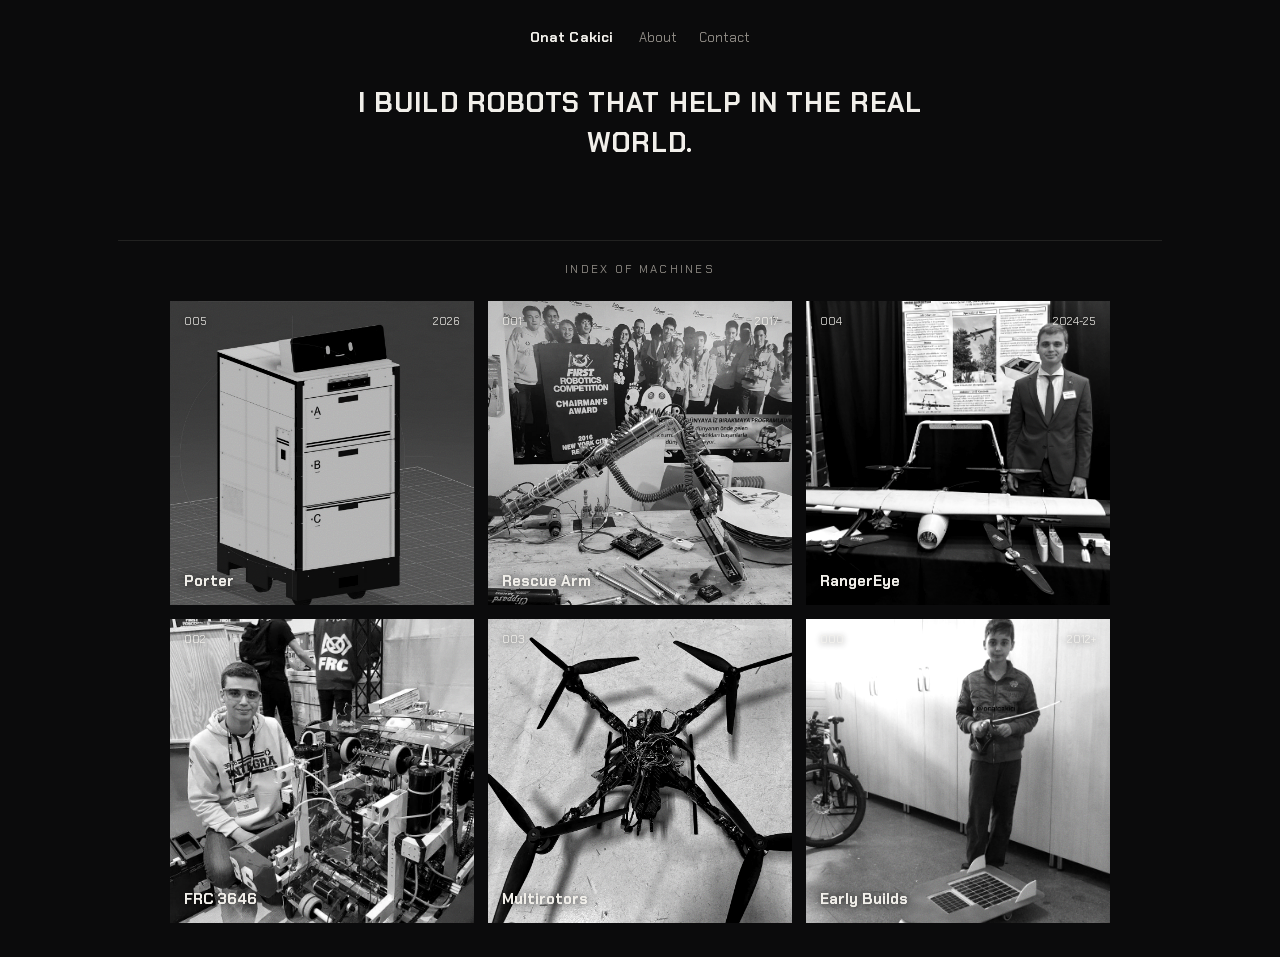
==== commit 885ead66: "Add files via upload" ====
--- a/index.html
+++ b/index.html
@@ -3,12 +3,15 @@
 <head>
 <meta charset="UTF-8">
 <meta name="viewport" content="width=device-width, initial-scale=1.0">
-<meta name="theme-color" content="#0d1420">
+<meta name="theme-color" content="#0B0B0C">
 <title>Onat Cakici · Robotics Engineer · Autonomous Systems</title>
-<link rel="icon" href="data:image/svg+xml,<svg xmlns='http://www.w3.org/2000/svg' viewBox='0 0 64 64'><rect width='64' height='64' rx='12' fill='%230d1420'/><g fill='none' stroke='%237fa8ff' stroke-width='2.6'><circle cx='32' cy='32' r='21'/><ellipse cx='32' cy='32' rx='21' ry='8'/><ellipse cx='32' cy='32' rx='8' ry='21'/></g></svg>">
+<link rel="icon" href="data:image/svg+xml,<svg xmlns='http://www.w3.org/2000/svg' viewBox='0 0 64 64'><rect width='64' height='64' rx='12' fill='%230B0B0C'/><g fill='none' stroke='%23FF4B1F' stroke-width='2.6'><circle cx='32' cy='32' r='21'/><ellipse cx='32' cy='32' rx='21' ry='8'/><ellipse cx='32' cy='32' rx='8' ry='21'/></g></svg>">
 <meta name="description" content="Onat Cakici is a robotics engineer building autonomous systems on real hardware, including indoor delivery robots, VTOL drones, quadcopters, and competition robots.">
 <link rel="canonical" href="https://onatcakici.github.io/">
-<link rel="stylesheet" href="css/site.css?v=bp1">
+<link rel="preconnect" href="https://fonts.googleapis.com">
+<link rel="preconnect" href="https://fonts.gstatic.com" crossorigin>
+<link rel="stylesheet" href="https://fonts.googleapis.com/css2?family=Chakra+Petch:wght@400;500;700&display=swap">
+<link rel="stylesheet" href="css/site.css?v=ed4">
 
 <!-- SEO / social -->
 <meta property="og:type" content="website">
@@ -37,111 +40,62 @@
 }
 </script>
 </head>
-<body>
+<body class="home">
 <div class="wrap">
 
   <header class="bar">
-    <span>Onat Cakici / Robotics Engineer</span>
+    <span>Onat Cakici</span>
     <nav class="r">
-      <a href="#work">Work</a>
-      <a href="#skills">Capabilities</a>
-      <a href="#contact">Contact</a>
+      <a href="about.html">About</a>
+      <a href="about.html#contact">Contact</a>
     </nav>
   </header>
 
-  <section class="hero">
-    <h1>I build robots that help in the real world.</h1>
-    <p>At 16, I helped build a robot used alongside firefighters during a puppy rescue.
-    Since then: autonomous aircraft for wildfire detection, competition robots,
-    and mobile robots for real buildings.</p>
-  </section>
+
+  <h1 class="statement">I build robots that help in the real world.</h1>
 
   <h2 class="sec-label" id="work">Index of machines</h2>
 
   <div class="grid">
     <a class="sheet" href="porter.html">
       <div class="img"><img src="images/onat-cakici-porter-delivery-robot.jpg" width="1500" height="1106" fetchpriority="high" alt="CAD render of Porter, an autonomous indoor delivery robot with three secure cargo compartments and an expressive display"></div>
-      <div class="tblock"><div class="no">001</div><div class="ttl">Porter</div><div class="yr">2026</div></div>
+      <div class="tblock"><div class="no">005</div><div class="ttl">Porter</div><div class="yr">2026</div></div>
       <div class="specs"><b>Autonomous mobile robot</b> · NAV <b>ROS 2 / LiDAR</b><br>
       <span class="status">Prototype</span></div>
     </a>
 
     <a class="sheet" href="rescue-arm.html">
-      <div class="img"><img src="images/rescue-robotic-arm-lowered-into-well.jpg" alt="The rescue arm being prepared at the well at night, surrounded by firefighters, moments before the rescue" loading="lazy"></div>
-      <div class="tblock"><div class="no">002</div><div class="ttl">Rescue Arm</div><div class="yr">2017</div></div>
+      <div class="img"><img src="images/rescue-robotic-arm-assembled.jpg" width="1440" height="1080" loading="lazy" alt="The assembled telescoping rescue arm with soft gripper"></div>
+      <div class="tblock"><div class="no">001</div><div class="ttl">Rescue Arm</div><div class="yr">2017</div></div>
       <div class="specs"><b>Telescoping / soft gripper</b> · PRESS <b>Reuters · Euronews</b><br>
       <span class="status">Field deployed</span></div>
     </a>
 
     <a class="sheet" href="rangereye.html">
-      <div class="img"><video src="images/card-rangereye-ground-station.mp4" autoplay muted loop playsinline poster="images/ranger-eye-aircraft-docked-ground-station.jpg" aria-label="RangerEye VTOL operating with its self-charging ground station (silent looping clip)"></video></div>
-      <div class="tblock"><div class="no">003</div><div class="ttl">RangerEye</div><div class="yr">2024-25</div></div>
-      <div class="specs"><b>Autonomous VTOL</b> · AIRFRAME <b>3D printed &lt; 24 hrs</b><br>
-      <span class="status">Flight tested</span></div>
+      <div class="img"><img src="images/onat-cakici-ranger-eye-vtol-wildfire-drone.jpg" width="1700" height="1400" loading="lazy" alt="Onat Cakici with the RangerEye autonomous VTOL wildfire drone"></div>
+      <div class="tblock"><div class="no">004</div><div class="ttl">RangerEye</div><div class="yr">2024-25</div></div>
+      <div class="specs"><b>Autonomous VTOL</b> · AIRFRAME <b>3D printed &lt; 24 hrs</b></div>
     </a>
 
     <a class="sheet" href="frc.html">
-      <div class="img"><video src="images/card-frc-robot.mp4" autoplay muted loop playsinline poster="images/onat-cakici-frc-team-integra-3646-robot.jpg" aria-label="Team Integra 3646 FRC robot during testing (silent looping clip)"></video></div>
-      <div class="tblock"><div class="no">004</div><div class="ttl">FRC 3646</div><div class="yr"></div></div>
+      <div class="img"><img src="images/onat-cakici-frc-team-integra-3646-robot.jpg" width="1024" height="768" loading="lazy" alt="Onat Cakici with the Team Integra 3646 FRC competition robot at the FIRST World Championship"></div>
+      <div class="tblock"><div class="no">002</div><div class="ttl">FRC 3646</div><div class="yr"></div></div>
       <div class="specs"><b>Competition robotics</b> · RESULT <b>FIRST Championship ×2</b></div>
     </a>
 
     <a class="sheet" href="multirotors.html">
-      <div class="img"><img src="images/onat-cakici-autonomous-quadcopter.jpg" alt="Custom hand-built autonomous quadcopter with a carbon-fiber frame and Pixhawk flight controller" loading="lazy"></div>
-      <div class="tblock"><div class="no">005</div><div class="ttl">Multirotors</div><div class="yr"></div></div>
+      <div class="img"><img src="images/onat-cakici-autonomous-quadcopter.jpg" width="1071" height="1200" alt="Custom hand-built autonomous quadcopter with a carbon-fiber frame and Pixhawk flight controller" loading="lazy"></div>
+      <div class="tblock"><div class="no">003</div><div class="ttl">Multirotors</div><div class="yr"></div></div>
       <div class="specs"><b>Custom drones</b> · STACK <b>OpenCV / Raspberry Pi</b></div>
     </a>
 
     <a class="sheet" href="early-builds.html">
-      <div class="img"><img src="images/solar-car.jpg" alt="Onat Cakici welding the aluminum space-frame chassis of a full-size solar car during high school" loading="lazy"></div>
+      <div class="img"><img src="images/rc-solar-car.jpg" width="717" height="960" loading="lazy" alt="Onat Cakici at age 11 with the radio-controlled solar car he built"></div>
       <div class="tblock"><div class="no">000</div><div class="ttl">Early Builds</div><div class="yr">2012+</div></div>
       <div class="specs"><b>Solar power</b> · BUILT <b>Ages 11-16</b></div>
     </a>
   </div>
 
-  <h2 class="sec-label">Background</h2>
-  <div class="spec-table">
-    <div class="spec-row">
-      <span class="k">B.S., Aerospace Eng.</span>
-      <span class="v">Florida Institute of Technology</span>
-      <span class="m">2025</span>
-    </div>
-    <div class="spec-row">
-      <span class="k">Rowing</span>
-      <span class="v">Three-time Turkish national champion. Rowed through high school and college.</span>
-      <span class="m"></span>
-    </div>
-  </div>
-
-  <h2 class="sec-label" id="skills">Capabilities</h2>
-  <dl class="spec-table" style="margin:0;">
-    <div class="spec-row"><dt>Autonomy</dt><dd>ROS 2 / Nav2, SLAM, sensor fusion, path planning, PID tuning</dd><span class="m"></span></div>
-    <div class="spec-row"><dt>Perception</dt><dd>OpenCV, LiDAR, depth cameras, GPS, telemetry</dd><span class="m"></span></div>
-    <div class="spec-row"><dt>Embedded</dt><dd>NVIDIA Jetson, Raspberry Pi, Pixhawk, ArduPilot, Arduino</dd><span class="m"></span></div>
-    <div class="spec-row"><dt>Software</dt><dd>Python, C++, C, MATLAB, Linux</dd><span class="m"></span></div>
-    <div class="spec-row"><dt>Mechanical</dt><dd>Fusion 360, drivetrain design, mechanisms, FEA, 3D printing</dd><span class="m"></span></div>
-    <div class="spec-row"><dt>Fabrication</dt><dd>Carbon-fiber layup, autoclave curing, machining, rapid prototyping</dd><span class="m"></span></div>
-    <div class="spec-row"><dt>Certified</dt><dd>FAA Part 107 Remote Pilot · Private Pilot in progress</dd><span class="m"></span></div>
-  </dl>
-
-  <h2 class="sec-label" id="contact">Contact</h2>
-  <div class="contact-panel">
-    <img src="images/onat-cakici-portrait.jpg" alt="Onat Cakici, robotics engineer" loading="lazy">
-    <div>
-      <p class="cta">Building something useful? Let's talk.</p>
-      <div class="links">
-        <a href="mailto:onatcakici@protonmail.com">onatcakici@protonmail.com</a>
-        <a href="https://www.linkedin.com/in/cakici/">linkedin.com/in/cakici</a>
-      </div>
-    </div>
-  </div>
-
-  <footer class="bar">
-    <span>© 2026 Onat Cakici · FL, USA</span>
-    <a href="mailto:onatcakici@protonmail.com">onatcakici@protonmail.com</a>
-  </footer>
-
 </div>
-<script>if(window.matchMedia('(prefers-reduced-motion: reduce)').matches){document.querySelectorAll('video[autoplay]').forEach(function(v){v.removeAttribute('autoplay');v.pause();});}</script>
 </body>
 </html>
--- a/css/site.css
+++ b/css/site.css
@@ -1,158 +1,171 @@
+/* ---------------------------------------------------------------
+   onatcakici.github.io · editorial
+   monochrome photography, one thermal accent, type on image
+   --------------------------------------------------------------- */
 :root{
-  --bg:#0d1420;
-  --panel:rgba(9,14,24,.72);
-  --line:rgba(127,168,255,.28);
-  --line-soft:rgba(127,168,255,.12);
-  --ink:#dce6f8;
-  --ink-dim:rgba(220,230,248,.6);
-  --accent:#7fa8ff;
-  --mono:"SF Mono",Menlo,Consolas,"Liberation Mono",monospace;
+  --bg:#0B0B0C;
+  --ink:#F1EFEA;
+  --muted:#8F8B85;
+  --line:#222221;
+  --hot:#FF4B1F;
+  --sans:"Chakra Petch",Arial,sans-serif;
 }
 *{box-sizing:border-box;}
 html{scroll-behavior:smooth;}
 @media (prefers-reduced-motion:reduce){html{scroll-behavior:auto;}}
-body{margin:0;background:var(--bg);color:var(--ink);font-family:var(--mono);
-  -webkit-font-smoothing:antialiased;
-  background-image:
-    linear-gradient(var(--line-soft) 1px,transparent 1px),
-    linear-gradient(90deg,var(--line-soft) 1px,transparent 1px);
-  background-size:44px 44px;}
+body{margin:0;background:var(--bg);color:var(--ink);font-family:var(--sans);
+  -webkit-font-smoothing:antialiased;font-size:16px;line-height:1.6;}
 a{color:inherit;text-decoration:none;}
-a:focus-visible{outline:2px solid var(--accent);outline-offset:3px;}
-::selection{background:var(--accent);color:var(--bg);}
-.wrap{max-width:1240px;margin:0 auto;padding:34px clamp(20px,4vw,52px) 60px;}
+a:focus-visible{outline:2px solid var(--hot);outline-offset:3px;}
+::selection{background:var(--hot);color:#000;}
+img,video{max-width:100%;display:block;}
+.wrap{max-width:1140px;margin:0 auto;padding:0 clamp(20px,4vw,48px) clamp(48px,8vh,90px);}
+.wrap>.bar{padding-left:0;padding-right:0;}
 
-/* header / footer bars */
-.bar{display:flex;justify-content:space-between;align-items:baseline;gap:18px;
-  flex-wrap:wrap;border:1px solid var(--line);background:var(--panel);
-  padding:14px 18px;font-size:12px;text-transform:uppercase;letter-spacing:.12em;}
-.bar .r{display:flex;gap:22px;flex-wrap:wrap;color:var(--ink-dim);}
-.bar a:hover{color:var(--accent);}
-footer.bar{margin-top:44px;font-size:11px;color:var(--ink-dim);
-  border:none;border-top:1px solid var(--line);background:none;padding:18px 2px 0;}
+/* masthead */
+.bar{display:flex;justify-content:center;align-items:baseline;gap:26px;
+  flex-wrap:wrap;width:fit-content;margin:0 auto;
+  padding:26px clamp(20px,4vw,48px) 0;}
+.bar span,.bar>a:first-child{font-weight:700;font-size:14px;letter-spacing:.01em;}
+.bar .r{display:flex;gap:22px;flex-wrap:wrap;font-size:13px;color:var(--muted);}
+.bar a:hover{color:var(--hot);}
 
-/* hero */
-.hero{padding:64px 4px 40px;}
-.hero h1{margin:0;font-size:clamp(24px,3.4vw,40px);line-height:1.15;
-  font-weight:700;letter-spacing:-.01em;max-width:26ch;}
-.hero p{margin:18px 0 0;color:var(--ink-dim);font-size:14px;line-height:1.7;max-width:58ch;}
+/* hero (about, 404) */
+.hero{padding:clamp(64px,12vh,130px) 0 30px;display:grid;
+  grid-template-columns:1.4fr .6fr;gap:clamp(24px,4vw,64px);align-items:start;}
+@media (max-width:640px){.hero{grid-template-columns:1fr;}}
+.hero h1{margin:0;font-weight:700;font-size:clamp(24px,3vw,34px);
+  line-height:1.2;letter-spacing:-.01em;max-width:20ch;}
+.hero p{margin:20px 0 0;font-size:14.5px;line-height:1.7;color:var(--muted);max-width:44ch;}
+/* front page: vertically centered plate */
+.home .wrap{min-height:100svh;display:flex;flex-direction:column;padding-bottom:0;}
+.home .statement{margin-top:auto;padding-top:34px;}
+.home .grid{margin-bottom:auto;padding-bottom:34px;}
+
+/* front-page statement */
+.statement{margin:clamp(56px,11vh,110px) auto 0;font-weight:700;
+  font-size:clamp(17px,2.3vw,27px);line-height:1.5;letter-spacing:.04em;
+  text-transform:uppercase;text-align:center;max-width:34ch;}
 
 /* section labels */
-.sec-label{font-size:11px;font-weight:400;letter-spacing:.18em;text-transform:uppercase;
-  color:var(--accent);margin:44px 0 18px;}
+.sec-label{font-size:11.5px;font-weight:400;letter-spacing:.2em;text-transform:uppercase;
+  color:var(--muted);margin:76px 0 22px;padding-top:20px;border-top:1px solid var(--line);
+  text-align:center;}
 
-/* index sheets (homepage) */
-.grid{display:grid;grid-template-columns:1fr 1fr;gap:26px;}
-@media (max-width:680px){.grid{grid-template-columns:1fr;}}
-.sheet{border:1px solid var(--line);background:var(--panel);display:flex;flex-direction:column;
-  transition:border-color .2s ease;}
-.sheet:hover{border-color:var(--accent);}
-.sheet .img{aspect-ratio:16/10;overflow:hidden;border-bottom:1px solid var(--line);}
-.sheet .img img,.sheet .img video{width:100%;height:100%;object-fit:cover;display:block;
-  filter:saturate(.82);transition:filter .25s ease,transform .35s ease;}
-.sheet:hover .img img,.sheet:hover .img video{filter:saturate(1);transform:scale(1.03);}
-@media (prefers-reduced-motion:reduce){.sheet,.sheet .img img,.sheet .img video{transition:none;}
+/* index: square monochrome covers, type on image */
+.grid{display:grid;grid-template-columns:repeat(3,1fr);gap:14px;
+  max-width:940px;margin:0 auto clamp(56px,11vh,110px);}
+@media (max-width:900px){.grid{grid-template-columns:1fr 1fr;}}
+@media (max-width:560px){.grid{grid-template-columns:1fr;}}
+.sheet{display:block;position:relative;}
+.sheet .img{position:relative;aspect-ratio:1/1;overflow:hidden;background:#111;}
+.sheet .img img,.sheet .img video{width:100%;height:100%;object-fit:cover;
+  filter:grayscale(1) contrast(1.06);transition:filter .35s ease,transform .5s ease;}
+.sheet:hover .img img,.sheet:hover .img video{filter:none;transform:scale(1.02);}
+.sheet .img::after{content:"";position:absolute;inset:0;pointer-events:none;
+  opacity:.16;mix-blend-mode:overlay;
+  background-image:url("data:image/svg+xml,<svg xmlns='http://www.w3.org/2000/svg' width='120' height='120'><filter id='n'><feTurbulence type='fractalNoise' baseFrequency='.85' numOctaves='2'/></filter><rect width='120' height='120' filter='url(%23n)'/></svg>");}
+@media (prefers-reduced-motion:reduce){
+  .sheet .img img,.sheet .img video{transition:none;}
   .sheet:hover .img img,.sheet:hover .img video{transform:none;}}
 .img img.crop-y40{object-position:center 38%;}
-.tblock{display:grid;grid-template-columns:64px 1fr 110px;font-size:11px;}
-.tblock>div{padding:10px 12px;border-right:1px solid var(--line-soft);}
-.tblock>div:last-child{border-right:none;text-align:right;}
-.tblock .no{color:var(--accent);}
-.tblock .ttl{font-size:14px;font-weight:700;letter-spacing:.04em;text-transform:uppercase;}
-.tblock .yr{color:var(--ink-dim);}
-.specs{border-top:1px solid var(--line-soft);padding:10px 12px 12px;
-  font-size:11.5px;line-height:1.7;color:var(--ink-dim);}
-.specs b{color:var(--ink);font-weight:400;}
-.status{display:inline-block;border:1px solid var(--line);padding:1px 7px;
-  font-size:10px;letter-spacing:.14em;text-transform:uppercase;color:var(--accent);}
+.tblock{position:absolute;inset:12px 14px;pointer-events:none;font-size:11px;}
+.tblock .no{position:absolute;top:0;left:0;color:var(--ink);opacity:.85;
+  text-shadow:0 1px 6px rgba(0,0,0,.7);}
+.tblock .yr{position:absolute;top:0;right:0;color:var(--ink);opacity:.85;
+  text-shadow:0 1px 6px rgba(0,0,0,.7);}
+.tblock .ttl{position:absolute;bottom:0;left:0;font-size:15px;font-weight:700;
+  letter-spacing:0;text-shadow:0 1px 8px rgba(0,0,0,.8);}
+.sheet:hover .ttl{color:var(--hot);text-shadow:none;}
+.sheet .specs{display:none;}
 
 /* project detail: title block */
-.pheader{margin-top:44px;border:1px solid var(--line);background:var(--panel);}
-.pheader .tblock{grid-template-columns:80px 1fr 140px;}
-.pheader .tblock>div{padding:14px 16px;}
-.pheader .ttl{font-size:clamp(16px,2.2vw,22px);}
-.pheader h1{margin:0;font-size:inherit;font-weight:700;letter-spacing:.04em;text-transform:uppercase;}
-.pheader .specs{padding:12px 16px 14px;}
-@media (max-width:560px){.pheader .tblock{grid-template-columns:56px 1fr 90px;}}
+.pheader{margin-top:48px;padding-bottom:18px;border-bottom:1px solid var(--line);}
+.pheader .tblock{position:static;display:flex;align-items:baseline;gap:16px;font-size:13px;}
+.pheader .tblock .no,.pheader .tblock .yr{position:static;text-shadow:none;color:var(--muted);opacity:1;}
+.pheader .tblock .yr{margin-left:auto;}
+.pheader .ttl{position:static;text-shadow:none;font-size:clamp(24px,3.4vw,36px);}
+.pheader h1{margin:0;font-size:inherit;font-weight:700;letter-spacing:-.02em;line-height:1.04;}
+.pheader .specs{display:block;margin-top:10px;font-size:13.5px;color:var(--muted);}
+.pheader .specs b{font-weight:400;color:var(--muted);}
+.status{display:inline-block;margin-left:6px;font-size:12px;font-weight:700;
+  letter-spacing:.08em;text-transform:uppercase;color:var(--hot);}
 
-/* project detail: body */
-.prose{padding:28px 2px 0;}
-.prose p{margin:0 0 16px;font-size:14px;line-height:1.75;color:var(--ink-dim);max-width:70ch;}
-.prose p b,.prose p strong{color:var(--ink);font-weight:400;}
-a.ext{display:inline-block;margin-top:4px;font-size:11px;letter-spacing:.1em;
-  text-transform:uppercase;color:var(--accent);border-bottom:1px solid var(--line);padding-bottom:1px;}
-a.ext:hover{color:var(--ink);border-bottom-color:var(--accent);}
+/* body */
+.prose{padding:28px 0 0;}
+.prose p{margin:0 0 16px;font-size:16.5px;line-height:1.75;color:var(--ink);max-width:62ch;}
+a.ext{display:inline-block;margin-top:4px;font-size:14px;font-weight:700;color:var(--hot);}
+a.ext:hover{text-decoration:underline;}
 
 /* press clippings */
-.clips{display:grid;grid-template-columns:1fr 1fr 1fr;gap:26px;margin-top:26px;}
+.clips{display:grid;grid-template-columns:1fr 1fr 1fr;gap:clamp(20px,3vw,36px);margin-top:30px;}
 @media (max-width:680px){.clips{grid-template-columns:1fr;}}
-.clip{border:1px solid var(--line);background:var(--panel);padding:16px 18px;
-  display:flex;flex-direction:column;gap:10px;transition:border-color .2s ease;}
-.clip:hover{border-color:var(--accent);}
-@media (prefers-reduced-motion:reduce){.clip{transition:none;}}
-.clip .outlet{font-size:10.5px;letter-spacing:.16em;text-transform:uppercase;color:var(--accent);}
-.clip .headline{margin:0;font-size:13.5px;line-height:1.6;color:var(--ink);}
-.clip .read{margin-top:auto;padding-top:6px;font-size:11px;letter-spacing:.12em;
-  text-transform:uppercase;color:var(--ink-dim);}
-.clip:hover .read{color:var(--accent);}
+.clip{border-top:1px solid var(--line);padding-top:14px;display:flex;flex-direction:column;gap:8px;}
+.clip .outlet{font-size:11.5px;font-weight:700;letter-spacing:.12em;
+  text-transform:uppercase;color:var(--muted);}
+.clip .headline{margin:0;font-size:15.5px;line-height:1.5;color:var(--ink);}
+.clip .read{margin-top:auto;padding-top:6px;font-size:13px;font-weight:700;color:var(--hot);}
+.clip:hover .read{text-decoration:underline;}
 
 /* figures */
-.fig{margin:26px 0 0;border:1px solid var(--line);background:var(--panel);}
-.fig img{display:block;width:100%;height:auto;}
-.fig video{display:block;width:100%;aspect-ratio:16/9;height:auto;background:#000;object-fit:contain;}
-.fig figcaption{border-top:1px solid var(--line-soft);padding:10px 14px;
-  font-size:11.5px;line-height:1.65;color:var(--ink-dim);}
-.fig figcaption .fno{color:var(--accent);margin-right:8px;}
+.fig{margin:34px 0 0;}
+.fig img{width:100%;height:auto;}
+.fig img.mono{filter:grayscale(1) contrast(1.06);transition:filter .35s ease;}
+.fig:hover img.mono{filter:none;}
+@media (prefers-reduced-motion:reduce){.fig img.mono{transition:none;}}
+.fig video{width:100%;aspect-ratio:16/9;height:auto;background:#111;object-fit:contain;}
+.fig figcaption{padding:10px 0 0;font-size:13px;line-height:1.6;color:var(--muted);max-width:72ch;}
+.fig figcaption .fno{color:var(--hot);font-weight:700;margin-right:8px;}
 .fig.portrait{max-width:300px;margin-left:auto;margin-right:auto;}
 .fig.portrait video{aspect-ratio:9/16;}
-.gallery{display:grid;grid-template-columns:1fr 1fr;gap:26px;align-items:start;}
+.fig.tall{max-width:460px;margin-left:auto;margin-right:auto;}
+.gallery{display:grid;grid-template-columns:1fr 1fr;gap:clamp(20px,3vw,34px);align-items:start;}
 @media (max-width:620px){.gallery{grid-template-columns:1fr;}}
-.gallery .fig{margin:26px 0 0;}
-.aside-row{display:flex;gap:36px;align-items:center;justify-content:center;margin-top:26px;}
+.gallery .fig{margin:34px 0 0;}
+.aside-row{display:flex;gap:40px;align-items:center;justify-content:center;margin-top:34px;}
 .aside-row .fig{margin:0;flex:0 0 300px;}
-.aside-row .aside-text{font-size:clamp(15px,1.8vw,19px);line-height:1.7;max-width:26ch;color:var(--ink);}
+.aside-row .aside-text{font-size:clamp(17px,2vw,22px);line-height:1.55;max-width:26ch;font-weight:700;}
 @media (max-width:620px){.aside-row{flex-direction:column;gap:16px;text-align:center;}
   .aside-row .aside-text{max-width:40ch;}}
 
 /* early-build entries */
-.entry{margin-top:26px;border:1px solid var(--line);background:var(--panel);padding:16px 18px 18px;}
-.entry h2{margin:0 0 8px;font-size:13px;font-weight:700;letter-spacing:.08em;text-transform:uppercase;}
-.entry h2 .no{color:var(--accent);margin-right:10px;}
-.entry p{margin:0;font-size:13px;line-height:1.7;color:var(--ink-dim);max-width:66ch;}
-.entry .fig{margin-top:14px;}
+.entry{margin-top:34px;border-top:1px solid var(--line);padding-top:22px;}
+.entry h2{margin:0 0 6px;font-size:19px;font-weight:700;letter-spacing:-.01em;}
+.entry h2 .no{font-size:12px;color:var(--muted);font-weight:400;margin-right:10px;}
+.entry p{margin:0;font-size:14.5px;line-height:1.7;color:var(--muted);max-width:66ch;}
+.entry .fig{margin-top:16px;}
 .entry .fig img{width:auto;max-width:100%;max-height:340px;}
 .entry .fig.lg img{max-height:480px;}
 
 /* now-building strip + next link */
-.now-line{margin:44px 0 0;padding:0 2px;font-size:11px;
-  letter-spacing:.12em;text-transform:uppercase;color:var(--ink-dim);}
-.now-line a{color:var(--accent);}
-.now-line a:hover{color:var(--ink);}
-.next-row{display:flex;justify-content:flex-end;margin-top:26px;}
-.next-row a{font-size:11px;letter-spacing:.12em;text-transform:uppercase;
-  color:var(--accent);border-bottom:1px solid var(--line);padding-bottom:1px;}
-.next-row a:hover{color:var(--ink);border-bottom-color:var(--accent);}
+.now-line{margin:64px 0 0;padding-top:18px;border-top:1px solid var(--line);
+  font-size:13px;color:var(--muted);}
+.now-line a{color:var(--ink);font-weight:700;}
+.now-line a:hover{color:var(--hot);}
+.next-row{display:flex;justify-content:flex-end;margin-top:30px;}
+.next-row a{font-size:14px;font-weight:700;color:var(--hot);}
+.next-row a:hover{text-decoration:underline;}
 
-/* spec tables: education, capabilities */
-.spec-table{border:1px solid var(--line);background:var(--panel);}
-.spec-row{display:grid;grid-template-columns:170px 1fr 90px;border-top:1px solid var(--line-soft);}
-.spec-row:first-child{border-top:none;}
-.spec-row>*{padding:12px 14px;}
-.spec-row dt,.spec-row .k{font-size:10.5px;letter-spacing:.14em;text-transform:uppercase;
-  color:var(--accent);margin:0;}
-.spec-row dd,.spec-row .v{margin:0;font-size:13px;line-height:1.65;color:var(--ink);}
-.spec-row .m{font-size:11px;color:var(--ink-dim);text-align:right;}
+/* spec tables: background, capabilities */
+.spec-table{border-top:1px solid var(--line);}
+.spec-row{display:grid;grid-template-columns:190px 1fr 90px;border-bottom:1px solid var(--line);}
+.spec-row>*{padding:14px 0;}
+.spec-row dt,.spec-row .k{font-size:11.5px;font-weight:700;letter-spacing:.12em;
+  text-transform:uppercase;color:var(--muted);margin:0;padding-top:17px;}
+.spec-row dd,.spec-row .v{margin:0;font-size:15.5px;line-height:1.6;color:var(--ink);}
+.spec-row .m{font-size:13px;color:var(--muted);text-align:right;}
 @media (max-width:560px){.spec-row{grid-template-columns:1fr;}
-  .spec-row>*{padding:8px 14px;}
+  .spec-row>*{padding:6px 0;}
   .spec-row .m{text-align:left;padding-top:0;}}
 
 /* contact */
-.contact-panel{border:1px solid var(--line);background:var(--panel);
-  display:flex;gap:28px;align-items:center;padding:22px;}
-.contact-panel img{width:150px;height:150px;object-fit:cover;display:block;
-  border:1px solid var(--line);filter:saturate(.85);}
-.contact-panel .cta{margin:0 0 14px;font-size:clamp(16px,2vw,20px);font-weight:700;line-height:1.4;}
-.contact-panel .links a{display:block;margin-top:8px;font-size:13px;color:var(--accent);
-  border-bottom:1px solid var(--line);padding-bottom:1px;width:fit-content;}
-.contact-panel .links a:hover{color:var(--ink);border-bottom-color:var(--accent);}
+.contact-panel{display:flex;gap:30px;align-items:center;}
+.contact-panel img{width:140px;height:140px;object-fit:cover;filter:grayscale(1) contrast(1.06);}
+.contact-panel:hover img{filter:none;}
+.contact-panel .cta{margin:0 0 12px;font-weight:700;
+  font-size:clamp(20px,2.6vw,28px);line-height:1.25;letter-spacing:-.01em;}
+.contact-panel .links a{display:block;margin-top:8px;font-size:15px;
+  font-weight:700;color:var(--hot);width:fit-content;}
+.contact-panel .links a:hover{text-decoration:underline;}
 @media (max-width:620px){.contact-panel{flex-direction:column;align-items:flex-start;}}
+
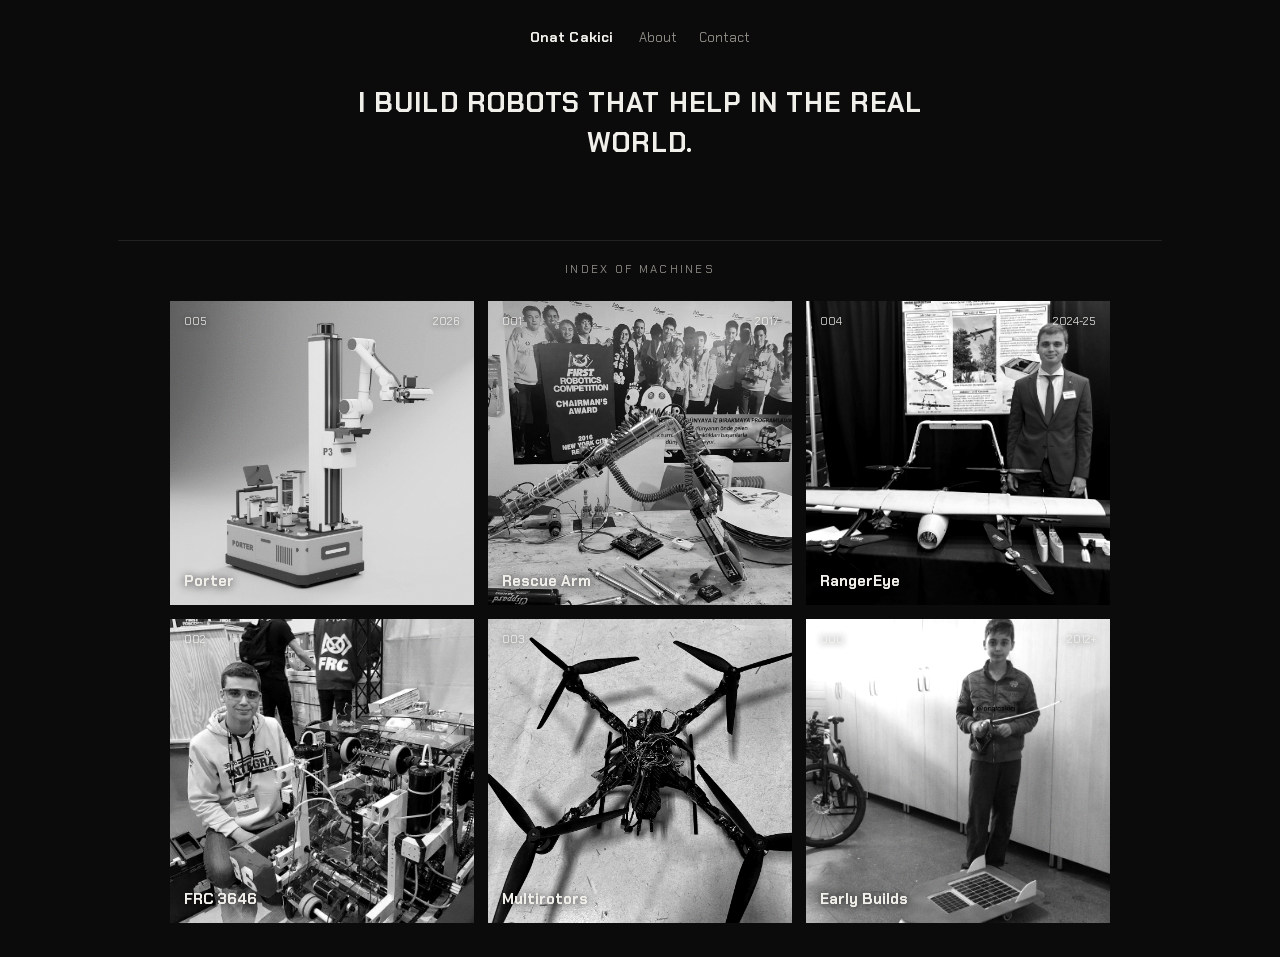
==== commit 29b189d6: "Porter section: P3 interior construction robot" ====
--- a/index.html
+++ b/index.html
@@ -5,8 +5,10 @@
 <meta name="viewport" content="width=device-width, initial-scale=1.0">
 <meta name="theme-color" content="#0B0B0C">
 <title>Onat Cakici · Robotics Engineer · Autonomous Systems</title>
-<link rel="icon" href="data:image/svg+xml,<svg xmlns='http://www.w3.org/2000/svg' viewBox='0 0 64 64'><rect width='64' height='64' rx='12' fill='%230B0B0C'/><g fill='none' stroke='%23FF4B1F' stroke-width='2.6'><circle cx='32' cy='32' r='21'/><ellipse cx='32' cy='32' rx='21' ry='8'/><ellipse cx='32' cy='32' rx='8' ry='21'/></g></svg>">
-<meta name="description" content="Onat Cakici is a robotics engineer building autonomous systems on real hardware, including indoor delivery robots, VTOL drones, quadcopters, and competition robots.">
+<link rel="icon" type="image/png" sizes="32x32" href="images/favicon-32.png">
+<link rel="icon" type="image/png" sizes="512x512" href="images/favicon-512.png">
+<link rel="apple-touch-icon" sizes="180x180" href="images/apple-touch-icon.png">
+<meta name="description" content="Onat Cakici is a robotics engineer building autonomous systems on real hardware, including interior construction robots, VTOL drones, quadcopters, and competition robots.">
 <link rel="canonical" href="https://onatcakici.github.io/">
 <link rel="preconnect" href="https://fonts.googleapis.com">
 <link rel="preconnect" href="https://fonts.gstatic.com" crossorigin>
@@ -16,7 +18,7 @@
 <!-- SEO / social -->
 <meta property="og:type" content="website">
 <meta property="og:title" content="Onat Cakici · Robotics Engineer">
-<meta property="og:description" content="Robotics engineer building autonomous systems on real hardware: Porter, RangerEye, FRC, and more.">
+<meta property="og:description" content="Robotics engineer building autonomous systems on real hardware: Porter P3, RangerEye, FRC, and more.">
 <meta property="og:url" content="https://onatcakici.github.io/">
 <meta property="og:image" content="https://onatcakici.github.io/images/og-porter-1200x630.jpg">
 <meta name="twitter:card" content="summary_large_image">
@@ -58,10 +60,10 @@
 
   <div class="grid">
     <a class="sheet" href="porter.html">
-      <div class="img"><img src="images/onat-cakici-porter-delivery-robot.jpg" width="1500" height="1106" fetchpriority="high" alt="CAD render of Porter, an autonomous indoor delivery robot with three secure cargo compartments and an expressive display"></div>
+      <div class="img"><img src="images/onat-cakici-p3-interior-robot.jpg" width="1500" height="1106" fetchpriority="high" alt="CAD rendering of P3 by Porter Robotics, an interior construction robot with a three stage mast, a six axis arm and six docked tools"></div>
       <div class="tblock"><div class="no">005</div><div class="ttl">Porter</div><div class="yr">2026</div></div>
-      <div class="specs"><b>Autonomous mobile robot</b> · NAV <b>ROS 2 / LiDAR</b><br>
-      <span class="status">Prototype</span></div>
+      <div class="specs"><b>Interior construction robot</b> · REACH <b>16 ft walls</b><br>
+      <span class="status">In development</span></div>
     </a>
 
     <a class="sheet" href="rescue-arm.html">
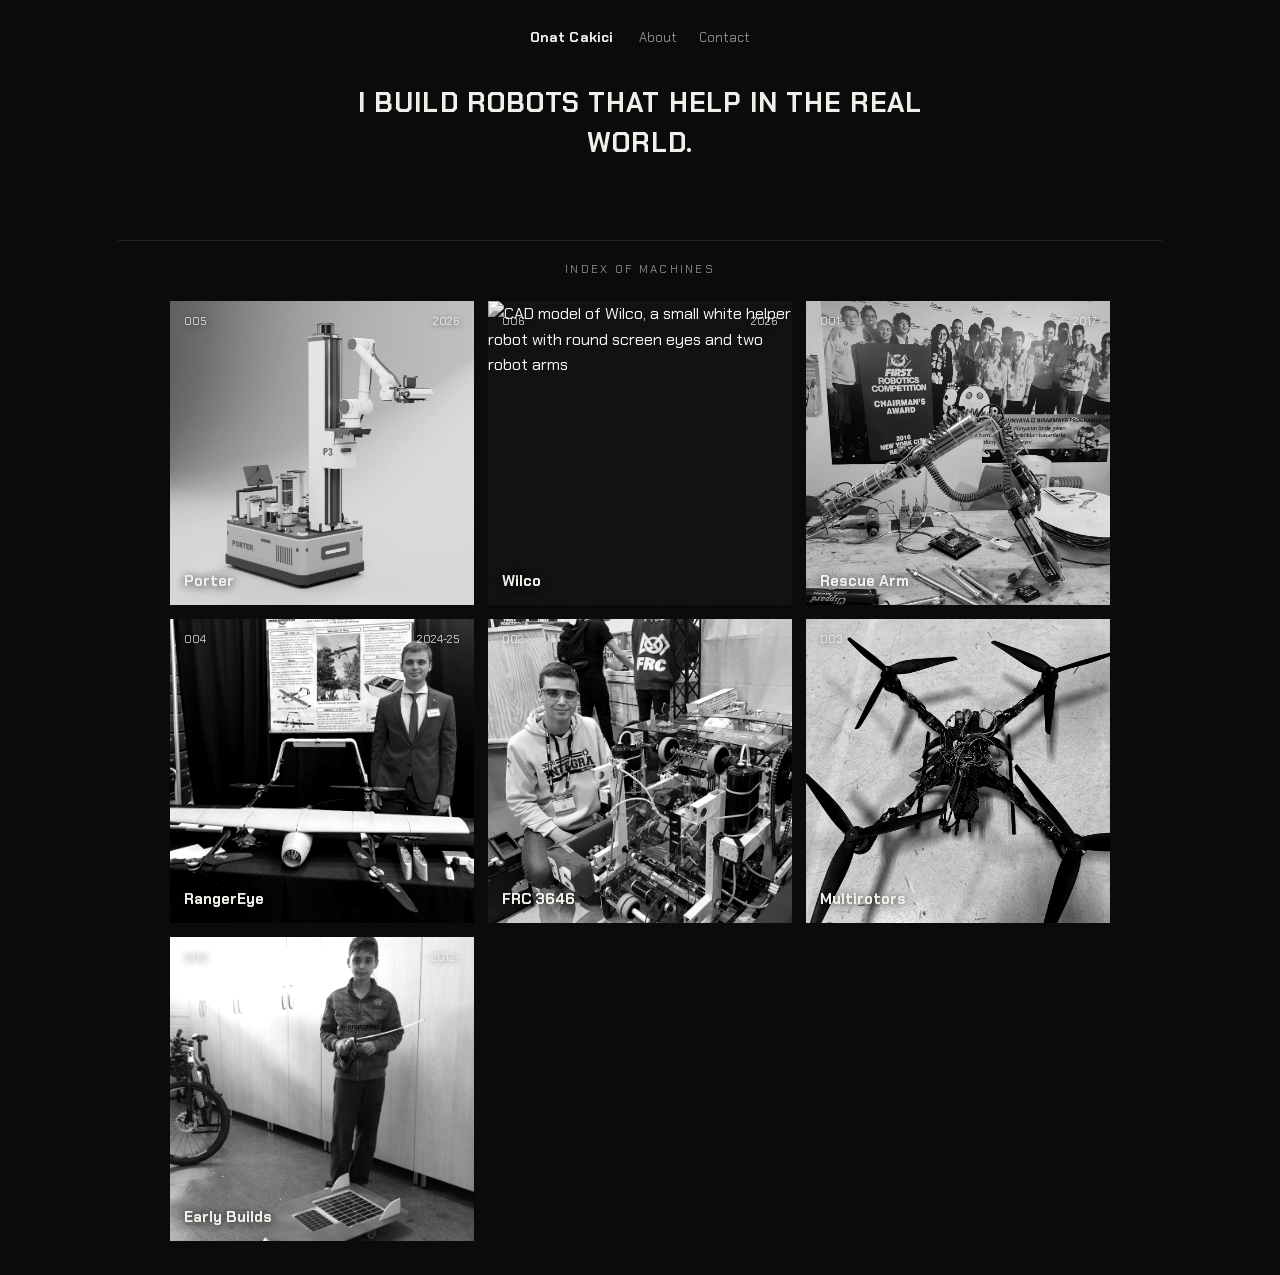
==== commit 83286c96: "Wilco page draft: card, page and links; screenshots to come" ====
--- a/index.html
+++ b/index.html
@@ -66,6 +66,13 @@
       <span class="status">In development</span></div>
     </a>
 
+    <a class="sheet" href="wilco.html">
+      <div class="img"><img src="images/onat-cakici-wilco.jpg" width="1500" height="1106" loading="lazy" alt="CAD model of Wilco, a small white helper robot with round screen eyes and two robot arms"></div>
+      <div class="tblock"><div class="no">006</div><div class="ttl">Wilco</div><div class="yr">2026</div></div>
+      <div class="specs"><b>General purpose helper robot</b> · ARMS <b>Two SO 101</b><br>
+      <span class="status">Ready to build</span></div>
+    </a>
+
     <a class="sheet" href="rescue-arm.html">
       <div class="img"><img src="images/rescue-robotic-arm-assembled.jpg" width="1440" height="1080" loading="lazy" alt="The assembled telescoping rescue arm with soft gripper"></div>
       <div class="tblock"><div class="no">001</div><div class="ttl">Rescue Arm</div><div class="yr">2017</div></div>
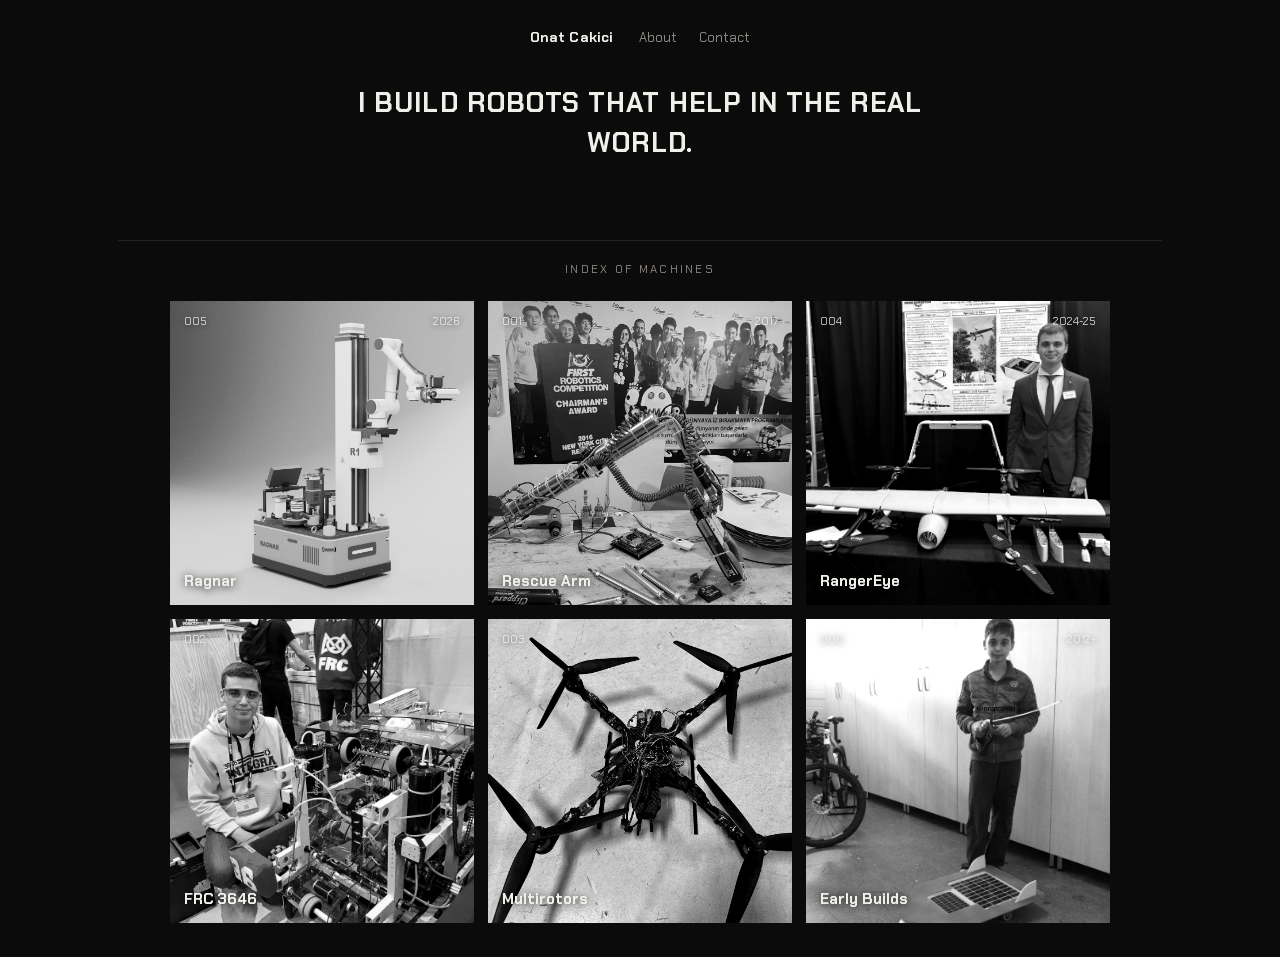
==== commit 81ee3fc8: "Rename Porter and P3 to Ragnar and R1, new renders, link to ragnarrobotics.com" ====
--- a/index.html
+++ b/index.html
@@ -18,13 +18,13 @@
 <!-- SEO / social -->
 <meta property="og:type" content="website">
 <meta property="og:title" content="Onat Cakici · Robotics Engineer">
-<meta property="og:description" content="Robotics engineer building autonomous systems on real hardware: Porter P3, RangerEye, FRC, and more.">
+<meta property="og:description" content="Robotics engineer building autonomous systems on real hardware: Ragnar R1, RangerEye, FRC, and more.">
 <meta property="og:url" content="https://onatcakici.github.io/">
-<meta property="og:image" content="https://onatcakici.github.io/images/og-porter-1200x630.jpg">
+<meta property="og:image" content="https://onatcakici.github.io/images/og-ragnar-1200x630.jpg">
 <meta name="twitter:card" content="summary_large_image">
 <meta name="twitter:title" content="Onat Cakici · Robotics Engineer">
 <meta name="twitter:description" content="Robotics engineer building autonomous systems on real hardware.">
-<meta name="twitter:image" content="https://onatcakici.github.io/images/og-porter-1200x630.jpg">
+<meta name="twitter:image" content="https://onatcakici.github.io/images/og-ragnar-1200x630.jpg">
 <script type="application/ld+json">
 {
   "@context": "https://schema.org",
@@ -59,18 +59,11 @@
   <h2 class="sec-label" id="work">Index of machines</h2>
 
   <div class="grid">
-    <a class="sheet" href="porter.html">
-      <div class="img"><img src="images/onat-cakici-p3-interior-robot.jpg" width="1500" height="1106" fetchpriority="high" alt="CAD rendering of P3 by Porter Robotics, an interior construction robot with a three stage mast, a six axis arm and six docked tools"></div>
-      <div class="tblock"><div class="no">005</div><div class="ttl">Porter</div><div class="yr">2026</div></div>
+    <a class="sheet" href="ragnar.html">
+      <div class="img"><img src="images/onat-cakici-r1-interior-robot.jpg" width="1500" height="1106" fetchpriority="high" alt="CAD rendering of R1 by Ragnar Robotics, an interior construction robot with a three stage mast, a six axis arm and six docked tools"></div>
+      <div class="tblock"><div class="no">005</div><div class="ttl">Ragnar</div><div class="yr">2026</div></div>
       <div class="specs"><b>Interior construction robot</b> · REACH <b>16 ft walls</b><br>
       <span class="status">In development</span></div>
-    </a>
-
-    <a class="sheet" href="wilco.html">
-      <div class="img"><img src="images/onat-cakici-wilco.jpg" width="1500" height="1106" loading="lazy" alt="CAD model of Wilco, a small white helper robot with round screen eyes and two robot arms"></div>
-      <div class="tblock"><div class="no">006</div><div class="ttl">Wilco</div><div class="yr">2026</div></div>
-      <div class="specs"><b>General purpose helper robot</b> · ARMS <b>Two SO 101</b><br>
-      <span class="status">Ready to build</span></div>
     </a>
 
     <a class="sheet" href="rescue-arm.html">
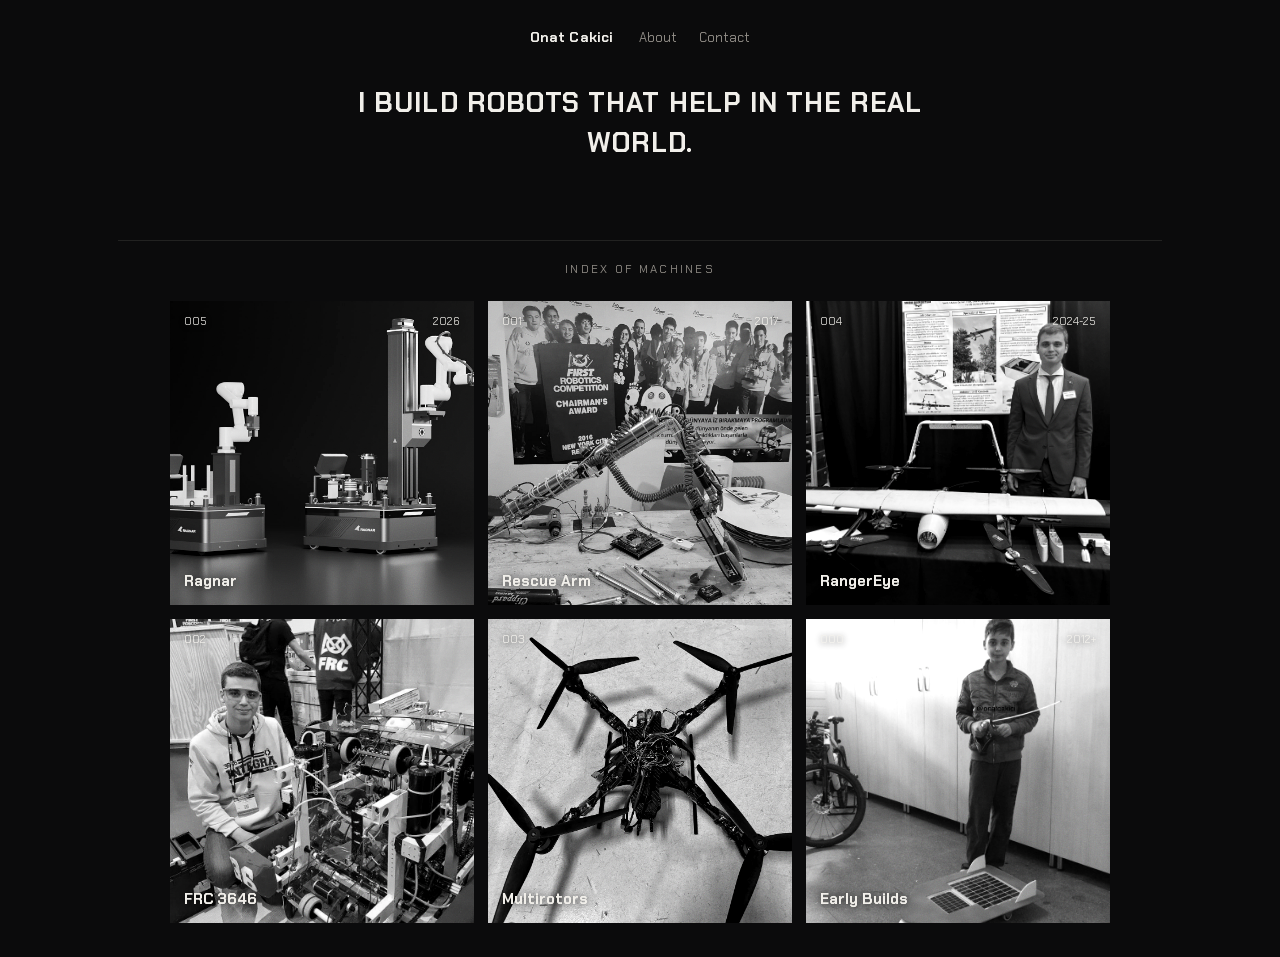
==== commit 162d97c4: "Ragnar page: Ragnar M and Ragnar C with new renders and the Ragnar C work loop" ====
--- a/index.html
+++ b/index.html
@@ -8,7 +8,7 @@
 <link rel="icon" type="image/png" sizes="32x32" href="images/favicon-32.png">
 <link rel="icon" type="image/png" sizes="512x512" href="images/favicon-512.png">
 <link rel="apple-touch-icon" sizes="180x180" href="images/apple-touch-icon.png">
-<meta name="description" content="Onat Cakici is a robotics engineer building autonomous systems on real hardware, including interior construction robots, VTOL drones, quadcopters, and competition robots.">
+<meta name="description" content="Onat Cakici is a robotics engineer building autonomous systems on real hardware, including robot technicians for machine shops, VTOL drones, quadcopters, and competition robots.">
 <link rel="canonical" href="https://onatcakici.github.io/">
 <link rel="preconnect" href="https://fonts.googleapis.com">
 <link rel="preconnect" href="https://fonts.gstatic.com" crossorigin>
@@ -18,13 +18,13 @@
 <!-- SEO / social -->
 <meta property="og:type" content="website">
 <meta property="og:title" content="Onat Cakici · Robotics Engineer">
-<meta property="og:description" content="Robotics engineer building autonomous systems on real hardware: Ragnar R1, RangerEye, FRC, and more.">
+<meta property="og:description" content="Robotics engineer building autonomous systems on real hardware: Ragnar M and Ragnar C, RangerEye, FRC, and more.">
 <meta property="og:url" content="https://onatcakici.github.io/">
-<meta property="og:image" content="https://onatcakici.github.io/images/og-ragnar-1200x630.jpg">
+<meta property="og:image" content="https://onatcakici.github.io/images/og-ragnar-1200x630.jpg?v=2">
 <meta name="twitter:card" content="summary_large_image">
 <meta name="twitter:title" content="Onat Cakici · Robotics Engineer">
 <meta name="twitter:description" content="Robotics engineer building autonomous systems on real hardware.">
-<meta name="twitter:image" content="https://onatcakici.github.io/images/og-ragnar-1200x630.jpg">
+<meta name="twitter:image" content="https://onatcakici.github.io/images/og-ragnar-1200x630.jpg?v=2">
 <script type="application/ld+json">
 {
   "@context": "https://schema.org",
@@ -60,9 +60,9 @@
 
   <div class="grid">
     <a class="sheet" href="ragnar.html">
-      <div class="img"><img src="images/onat-cakici-r1-interior-robot.jpg" width="1500" height="1106" fetchpriority="high" alt="CAD rendering of R1 by Ragnar Robotics, an interior construction robot with a three stage mast, a six axis arm and six docked tools"></div>
+      <div class="img"><img src="images/onat-cakici-ragnar.jpg" width="1500" height="1106" fetchpriority="high" alt="Ragnar M and Ragnar C by Ragnar Robotics: two mobile robots on the same black base, each with a white Fairino FR5 arm"></div>
       <div class="tblock"><div class="no">005</div><div class="ttl">Ragnar</div><div class="yr">2026</div></div>
-      <div class="specs"><b>Interior construction robot</b> · REACH <b>16 ft walls</b><br>
+      <div class="specs"><b>Robot technicians</b> · ROBOTS <b>Ragnar M · Ragnar C</b><br>
       <span class="status">In development</span></div>
     </a>
 
